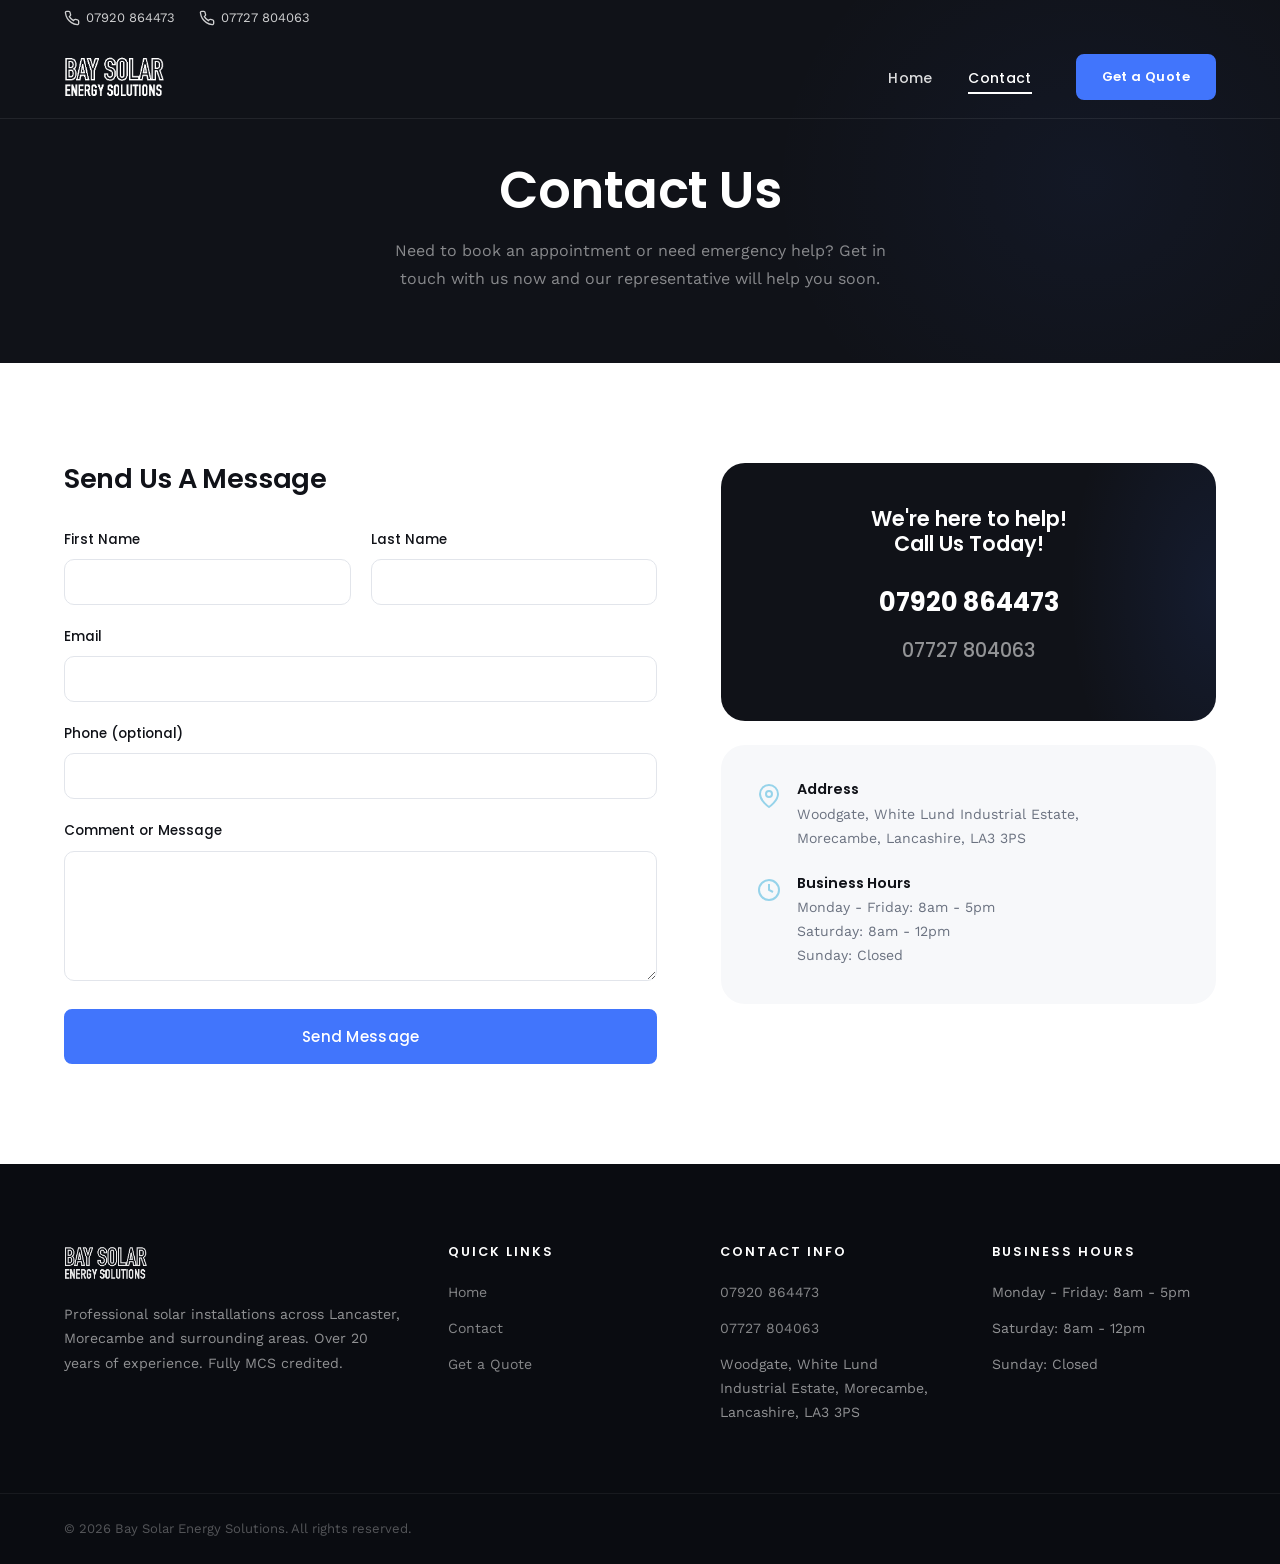
==== contact.html @ 8fee30fc "Initial commit: Bay Solar UK website with cleanup - Updated logo to new text-only "Bay Solar Energy " ====
<!DOCTYPE html>
<html lang="en">
<head>
  <meta charset="UTF-8">
  <meta name="viewport" content="width=device-width, initial-scale=1.0">
  <title>Contact Us | Bay Solar Energy Solutions - Get a Free Quote</title>
  <meta name="description" content="Contact Bay Solar Energy Solutions for a free solar installation quote. Call 07920 864473 or fill out our form. Serving Lancaster, Morecambe and Lancashire.">

  <!-- Open Graph -->
  <meta property="og:title" content="Contact Bay Solar Energy Solutions - Get a Free Quote">
  <meta property="og:description" content="Get in touch for a free solar installation consultation. MCS certified with over 20 years of experience.">
  <meta property="og:type" content="website">
  <meta property="og:url" content="https://baysolar.co.uk/contact.html">

  <link rel="icon" type="image/png" href="logo.png">
  <link rel="canonical" href="https://baysolar.co.uk/contact.html">
  <link rel="preconnect" href="https://fonts.googleapis.com">
  <link rel="preconnect" href="https://fonts.gstatic.com" crossorigin>
  <link href="https://fonts.googleapis.com/css2?family=Poppins:wght@400;500;600;700&family=Work+Sans:wght@400;500&display=swap" rel="stylesheet">
  <link rel="stylesheet" href="styles.css">
</head>
<body>
  <!-- Skip to content for accessibility -->
  <a href="#contactForm" class="skip-link">Skip to main content</a>

  <!-- Header -->
  <header class="header" id="header">
    <div class="header-top">
      <div class="container header-top-inner">
        <div class="header-contact-info">
          <a href="tel:07920864473"><svg width="16" height="16" viewBox="0 0 24 24" fill="none" stroke="currentColor" stroke-width="2"><path d="M22 16.92v3a2 2 0 01-2.18 2 19.79 19.79 0 01-8.63-3.07 19.5 19.5 0 01-6-6 19.79 19.79 0 01-3.07-8.67A2 2 0 014.11 2h3a2 2 0 012 1.72 12.84 12.84 0 00.7 2.81 2 2 0 01-.45 2.11L8.09 9.91a16 16 0 006 6l1.27-1.27a2 2 0 012.11-.45 12.84 12.84 0 002.81.7A2 2 0 0122 16.92z"/></svg> 07920 864473</a>
          <a href="tel:07727804063"><svg width="16" height="16" viewBox="0 0 24 24" fill="none" stroke="currentColor" stroke-width="2"><path d="M22 16.92v3a2 2 0 01-2.18 2 19.79 19.79 0 01-8.63-3.07 19.5 19.5 0 01-6-6 19.79 19.79 0 01-3.07-8.67A2 2 0 014.11 2h3a2 2 0 012 1.72 12.84 12.84 0 00.7 2.81 2 2 0 01-.45 2.11L8.09 9.91a16 16 0 006 6l1.27-1.27a2 2 0 012.11-.45 12.84 12.84 0 002.81.7A2 2 0 0122 16.92z"/></svg> 07727 804063</a>
        </div>
      </div>
    </div>
    <nav class="navbar">
      <div class="container nav-inner">
        <a href="index.html" class="nav-logo">
          <img src="logo.png" alt="Bay Solar" class="logo-dark">
          <img src="logo-white.png" alt="Bay Solar" class="logo-white">
        </a>
        <button class="hamburger" id="hamburger" aria-label="Toggle menu">
          <span></span><span></span><span></span>
        </button>
        <ul class="nav-links" id="navLinks">
          <li><a href="index.html">Home</a></li>
          <li><a href="contact.html" class="active">Contact</a></li>
          <li><a href="contact.html" class="btn btn-primary nav-cta">Get a Quote</a></li>
        </ul>
      </div>
    </nav>
  </header>

  <!-- Contact Hero -->
  <section class="contact-hero">
    <div class="container">
      <h1>Contact Us</h1>
      <p>Need to book an appointment or need emergency help? Get in touch with us now and our representative will help you soon.</p>
    </div>
  </section>

  <!-- Contact Content -->
  <section class="contact-section">
    <div class="container contact-grid">
      <!-- Contact Form -->
      <div class="contact-form-wrapper">
        <h2>Send Us A Message</h2>
        <form class="contact-form" id="contactForm" action="https://formspree.io/f/YOUR_FORM_ID" method="POST">
          <div class="form-row">
            <div class="form-group">
              <label for="firstName">First Name</label>
              <input type="text" id="firstName" name="firstName" required>
            </div>
            <div class="form-group">
              <label for="lastName">Last Name</label>
              <input type="text" id="lastName" name="lastName" required>
            </div>
          </div>
          <div class="form-group">
            <label for="email">Email</label>
            <input type="email" id="email" name="email" required>
          </div>
          <div class="form-group">
            <label for="phone">Phone (optional)</label>
            <input type="tel" id="phone" name="phone">
          </div>
          <div class="form-group">
            <label for="message">Comment or Message</label>
            <textarea id="message" name="message" rows="5" required></textarea>
          </div>
          <button type="submit" class="btn btn-primary btn-lg btn-block">Send Message</button>
        </form>
      </div>

      <!-- Contact Info -->
      <div class="contact-info-wrapper">
        <div class="contact-info-card">
          <h3>We're here to help!<br>Call Us Today!</h3>
          <a href="tel:07920864473" class="contact-phone">07920 864473</a>
          <a href="tel:07727804063" class="contact-phone secondary">07727 804063</a>
        </div>

        <div class="contact-details-card">
          <div class="contact-detail">
            <svg width="24" height="24" viewBox="0 0 24 24" fill="none" stroke="#96d3ea" stroke-width="2"><path d="M21 10c0 7-9 13-9 13s-9-6-9-13a9 9 0 0118 0z"/><circle cx="12" cy="10" r="3"/></svg>
            <div>
              <h4>Address</h4>
              <p>Woodgate, White Lund Industrial Estate,<br>Morecambe, Lancashire, LA3 3PS</p>
            </div>
          </div>
          <div class="contact-detail">
            <svg width="24" height="24" viewBox="0 0 24 24" fill="none" stroke="#96d3ea" stroke-width="2"><circle cx="12" cy="12" r="10"/><path d="M12 6v6l4 2"/></svg>
            <div>
              <h4>Business Hours</h4>
              <p>Monday - Friday: 8am - 5pm<br>Saturday: 8am - 12pm<br>Sunday: Closed</p>
            </div>
          </div>
        </div>
      </div>
    </div>
  </section>

  <!-- Footer -->
  <footer class="footer">
    <div class="container footer-grid">
      <div class="footer-col">
        <img src="logo-white.png" alt="Bay Solar" class="footer-logo">
        <p>Professional solar installations across Lancaster, Morecambe and surrounding areas. Over 20 years of experience. Fully MCS credited.</p>
      </div>
      <div class="footer-col">
        <h4>Quick Links</h4>
        <ul>
          <li><a href="index.html">Home</a></li>
          <li><a href="contact.html">Contact</a></li>
          <li><a href="contact.html">Get a Quote</a></li>
        </ul>
      </div>
      <div class="footer-col">
        <h4>Contact Info</h4>
        <ul>
          <li><a href="tel:07920864473">07920 864473</a></li>
          <li><a href="tel:07727804063">07727 804063</a></li>
          <li>Woodgate, White Lund Industrial Estate, Morecambe, Lancashire, LA3 3PS</li>
        </ul>
      </div>
      <div class="footer-col">
        <h4>Business Hours</h4>
        <ul>
          <li>Monday - Friday: 8am - 5pm</li>
          <li>Saturday: 8am - 12pm</li>
          <li>Sunday: Closed</li>
        </ul>
      </div>
    </div>
    <div class="footer-bottom">
      <div class="container footer-bottom-inner">
        <p>&copy; 2026 Bay Solar Energy Solutions. All rights reserved.</p>
      </div>
    </div>
  </footer>

  <!-- Scroll to top -->
  <button class="scroll-top" id="scrollTop" aria-label="Scroll to top">
    <svg width="24" height="24" viewBox="0 0 24 24" fill="none" stroke="currentColor" stroke-width="2"><path d="M18 15l-6-6-6 6"/></svg>
  </button>

  <script src="script.js"></script>
</body>
</html>
---- styles.css ----
/* =========================================================
   BAY SOLAR UK - Immersive Modern Design
   Inspired by futuristic architecture websites
   ========================================================= */

/* ===== ACCESSIBILITY ===== */
.skip-link {
  position: absolute;
  top: -100%;
  left: 16px;
  padding: 12px 24px;
  background: var(--accent);
  color: var(--white);
  font-family: 'Poppins', sans-serif;
  font-weight: 600;
  font-size: 14px;
  border-radius: 0 0 8px 8px;
  z-index: 10000;
  transition: top 0.2s ease;
}

.skip-link:focus {
  top: 0;
}

/* ===== RESET & BASE ===== */
*, *::before, *::after {
  margin: 0;
  padding: 0;
  box-sizing: border-box;
}

:root {
  --primary: #96d3ea;
  --primary-dark: #0067a6;
  --accent: #4175FC;
  --accent-hover: #2d5fd9;
  --dark: #101218;
  --dark-soft: #1a1f2e;
  --text: #3d4150;
  --text-light: #6b7280;
  --bg: #ffffff;
  --bg-light: #f7f8fa;
  --bg-warm: #f0f4f8;
  --white: #ffffff;
  --gold: #f5a623;
  --shadow-sm: 0 1px 3px rgba(0, 0, 0, 0.06);
  --shadow: 0 4px 16px rgba(0, 0, 0, 0.07);
  --shadow-lg: 0 12px 40px rgba(0, 0, 0, 0.10);
  --radius: 8px;
  --radius-lg: 16px;
  --radius-xl: 24px;
  --transition: 0.3s ease;
  --transition-slow: 0.6s cubic-bezier(0.16, 1, 0.3, 1);

  /* Glass effect tokens */
  --glass-bg: rgba(255, 255, 255, 0.08);
  --glass-border: rgba(255, 255, 255, 0.12);
  --glass-blur: 16px;
}

html {
  scroll-behavior: smooth;
  scroll-padding-top: 100px;
}

body {
  font-family: 'Work Sans', sans-serif;
  font-size: 16px;
  line-height: 1.7;
  color: var(--text);
  background: var(--bg);
  overflow-x: hidden;
  -webkit-font-smoothing: antialiased;
  -moz-osx-font-smoothing: grayscale;
}

h1, h2, h3, h4, h5, h6 {
  font-family: 'Poppins', sans-serif;
  font-weight: 600;
  color: var(--dark);
  line-height: 1.2;
}

a {
  text-decoration: none;
  color: inherit;
  transition: color var(--transition);
}

img {
  max-width: 100%;
  height: auto;
  display: block;
}

ul {
  list-style: none;
}

.container {
  max-width: 1200px;
  margin: 0 auto;
  padding: 0 24px;
}


/* ===== HEADER - TRANSPARENT OVER HERO ===== */
.header {
  position: fixed;
  top: 0;
  left: 0;
  width: 100%;
  z-index: 1000;
  transition: background var(--transition), box-shadow var(--transition);
}

/* Top bar - hidden on home (transparent nav), shown on contact */
.header-top {
  background: transparent;
  color: var(--white);
  font-size: 13px;
  padding: 7px 0;
}

.header-top-inner {
  display: flex;
  justify-content: space-between;
  align-items: center;
}

.header-contact-info {
  display: flex;
  gap: 24px;
}

.header-contact-info a {
  display: flex;
  align-items: center;
  gap: 6px;
  color: rgba(255, 255, 255, 0.8);
  font-size: 13px;
  transition: color var(--transition);
}

.header-contact-info a:hover {
  color: var(--primary);
}

.header-social {
  display: flex;
  gap: 14px;
}

.header-social a {
  color: rgba(255, 255, 255, 0.5);
  transition: color var(--transition);
}

.header-social a:hover {
  color: var(--primary);
}

/* Navbar - transparent by default (sits over hero) */
.navbar {
  background: transparent;
  padding: 18px 0;
  transition: background var(--transition), padding var(--transition), border-color var(--transition);
  border-bottom: 1px solid rgba(255, 255, 255, 0.08);
}

.nav-inner {
  display: flex;
  align-items: center;
  justify-content: space-between;
}

/* Logo: swap between white and dark versions */
.nav-logo {
  display: block;
  position: relative;
  height: 46px;
  width: 100px; /* matches aspect ratio of logo at 46px height */
  flex-shrink: 0;
}

.nav-logo img {
  height: 46px;
  width: auto;
  position: absolute;
  top: 0;
  left: 0;
  transition: opacity var(--transition);
}

/* Default: white logo visible over dark hero */
.nav-logo .logo-dark { opacity: 0; }
.nav-logo .logo-white { opacity: 1; }

/* When header scrolled (white bg): show dark logo */
.header.scrolled .nav-logo .logo-dark { opacity: 1; }
.header.scrolled .nav-logo .logo-white { opacity: 0; }

/* Default: white nav text (over dark hero) */
.nav-links {
  display: flex;
  align-items: center;
  gap: 36px;
}

.nav-links a {
  font-family: 'Poppins', sans-serif;
  font-weight: 500;
  font-size: 14px;
  color: rgba(255, 255, 255, 0.85);
  position: relative;
  padding: 4px 0;
  letter-spacing: 0.3px;
  transition: color var(--transition);
}

.nav-links a:not(.btn)::after {
  content: '';
  position: absolute;
  bottom: -2px;
  left: 0;
  width: 0;
  height: 2px;
  background: var(--white);
  transition: width var(--transition);
}

.nav-links a:not(.btn):hover::after,
.nav-links a.active::after {
  width: 100%;
}

.nav-links a:not(.btn):hover,
.nav-links a.active {
  color: var(--white);
}

/* SCROLLED STATE: white background, dark text */
.header.scrolled .navbar {
  background: var(--white);
  padding: 12px 0;
  border-bottom: 1px solid rgba(0, 0, 0, 0.06);
  box-shadow: 0 2px 30px rgba(0, 0, 0, 0.06);
}

.header.scrolled .header-top {
  background: var(--dark);
}

.header.scrolled .nav-links a {
  color: var(--text);
}

.header.scrolled .nav-links a:not(.btn)::after {
  background: var(--accent);
}

.header.scrolled .nav-links a:not(.btn):hover,
.header.scrolled .nav-links a.active {
  color: var(--dark);
}

.header.scrolled .nav-links a.btn.btn-primary {
  color: var(--white);
}

/* Nav CTA button – always looks like a button, not a plain link */
.nav-links a.btn.btn-primary.nav-cta {
  color: var(--white);
  background: var(--accent);
  border-color: var(--accent);
  padding: 10px 24px;
  border-radius: 8px;
  font-size: 13px;
  font-weight: 600;
  letter-spacing: 0.4px;
  margin-left: 8px;
}

.nav-links a.btn.btn-primary.nav-cta:hover {
  background: var(--accent-hover);
  border-color: var(--accent-hover);
  transform: translateY(-2px);
  box-shadow: 0 6px 20px rgba(65, 117, 252, 0.35);
}

.header.scrolled .nav-links a.btn.btn-primary.nav-cta {
  color: var(--white);
  background: var(--accent);
  border-color: var(--accent);
}

.header.scrolled .nav-links a.btn.btn-primary.nav-cta:hover {
  background: var(--accent-hover);
  border-color: var(--accent-hover);
}

.header.scrolled .hamburger span {
  background: var(--dark);
}

/* Hamburger */
.hamburger {
  display: none;
  flex-direction: column;
  gap: 5px;
  background: none;
  border: none;
  cursor: pointer;
  padding: 4px;
  z-index: 1001;
}

.hamburger span {
  display: block;
  width: 22px;
  height: 2px;
  background: var(--white);
  transition: var(--transition);
  border-radius: 2px;
}

.hamburger.active span:nth-child(1) {
  transform: rotate(45deg) translate(5px, 5px);
}

.hamburger.active span:nth-child(2) {
  opacity: 0;
}

.hamburger.active span:nth-child(3) {
  transform: rotate(-45deg) translate(5px, -5px);
}


/* ===== BUTTONS ===== */
.btn {
  display: inline-flex;
  align-items: center;
  justify-content: center;
  gap: 8px;
  font-family: 'Poppins', sans-serif;
  font-weight: 500;
  font-size: 14px;
  padding: 12px 28px;
  border-radius: 8px;
  border: 2px solid transparent;
  cursor: pointer;
  transition: all var(--transition);
  white-space: nowrap;
  letter-spacing: 0.3px;
}

.btn-primary {
  background: var(--accent);
  color: var(--white);
  border-color: var(--accent);
}

.btn-primary:hover {
  background: var(--accent-hover);
  border-color: var(--accent-hover);
  transform: translateY(-2px);
  box-shadow: 0 6px 20px rgba(65, 117, 252, 0.3);
}

.btn-outline {
  background: transparent;
  color: var(--white);
  border-color: rgba(255, 255, 255, 0.5);
}

.btn-outline:hover {
  background: var(--white);
  color: var(--dark);
  border-color: var(--white);
}

/* Glassmorphism frosted glass button */
.btn-glass {
  background: rgba(255, 255, 255, 0.1);
  color: var(--white);
  border-color: rgba(255, 255, 255, 0.2);
  backdrop-filter: blur(12px);
  -webkit-backdrop-filter: blur(12px);
}

.btn-glass:hover {
  background: rgba(255, 255, 255, 0.2);
  border-color: rgba(255, 255, 255, 0.35);
  transform: translateY(-2px);
  box-shadow: 0 8px 32px rgba(0, 0, 0, 0.15);
}

.btn-white {
  background: var(--white);
  color: var(--accent);
  border-color: var(--white);
}

.btn-white:hover {
  background: transparent;
  color: var(--white);
}

.btn-outline-white {
  background: transparent;
  color: var(--white);
  border-color: rgba(255, 255, 255, 0.4);
}

.btn-outline-white:hover {
  background: var(--white);
  color: var(--accent);
  border-color: var(--white);
}

.btn-lg {
  padding: 14px 36px;
  font-size: 15px;
}

.btn-sm {
  padding: 8px 20px;
  font-size: 13px;
}

.btn-block {
  width: 100%;
}


/* ===== HERO - FULL BLEED IMMERSIVE ===== */
.hero {
  position: relative;
  width: 100%;
  min-height: 100vh;
  display: flex;
  align-items: center;
  overflow: hidden;
}

.hero-bg {
  position: absolute;
  inset: 0;
  z-index: 0;
}

.hero-bg-img {
  width: 100%;
  height: 100%;
  object-fit: cover;
  object-position: center;
}

.hero-overlay {
  position: absolute;
  inset: 0;
  background: linear-gradient(
    160deg,
    rgba(16, 18, 24, 0.92) 0%,
    rgba(16, 18, 24, 0.78) 35%,
    rgba(16, 18, 24, 0.5) 70%,
    rgba(16, 18, 24, 0.35) 100%
  );
  z-index: 1;
}

.hero-content {
  position: relative;
  z-index: 2;
  width: 100%;
  display: flex;
  align-items: flex-end;
  justify-content: space-between;
  gap: 40px;
  padding-top: 160px;
  padding-bottom: 100px;
  min-height: 100vh;
}

.hero-text {
  max-width: 640px;
  flex: 1;
}

/* Hero label - small uppercase */
.hero-label {
  display: inline-block;
  font-family: 'Poppins', sans-serif;
  font-size: 11px;
  font-weight: 600;
  color: var(--primary);
  text-transform: uppercase;
  letter-spacing: 4px;
  margin-bottom: 24px;
  position: relative;
  padding-left: 48px;
}

.hero-label::before {
  content: '';
  position: absolute;
  left: 0;
  top: 50%;
  transform: translateY(-50%);
  width: 36px;
  height: 1px;
  background: var(--primary);
}

/* Hero heading - large split-line typography */
.hero h1 {
  font-size: clamp(3rem, 5.5vw, 5rem);
  color: var(--white);
  font-weight: 700;
  letter-spacing: -1.5px;
  line-height: 1.05;
  margin-bottom: 28px;
}

.hero h1 .hero-line {
  display: block;
}

.hero h1 em {
  font-style: italic;
  font-weight: 300;
  color: var(--primary);
}

/* Hero description */
.hero-desc {
  font-size: 1.05rem;
  color: rgba(255, 255, 255, 0.6);
  margin-bottom: 40px;
  max-width: 480px;
  line-height: 1.75;
  font-weight: 400;
}

/* Hero CTA buttons */
.hero-cta {
  display: flex;
  gap: 16px;
  flex-wrap: wrap;
}

/* Floating glassmorphism stat cards */
.hero-cards {
  display: flex;
  flex-direction: column;
  gap: 12px;
  align-self: flex-end;
  margin-bottom: 20px;
}

.hero-card {
  background: rgba(255, 255, 255, 0.06);
  backdrop-filter: blur(20px);
  -webkit-backdrop-filter: blur(20px);
  border: 1px solid rgba(255, 255, 255, 0.1);
  border-radius: 14px;
  padding: 22px 28px;
  display: flex;
  flex-direction: column;
  gap: 4px;
  min-width: 180px;
  transition: transform var(--transition), background var(--transition);
}

.hero-card:hover {
  transform: translateY(-4px);
  background: rgba(255, 255, 255, 0.1);
}

.hero-card-number {
  font-family: 'Poppins', sans-serif;
  font-size: 1.8rem;
  font-weight: 700;
  color: var(--white);
  line-height: 1.1;
}

.hero-card-label {
  font-size: 0.78rem;
  color: rgba(255, 255, 255, 0.5);
  font-weight: 500;
  letter-spacing: 0.5px;
  text-transform: uppercase;
}

/* Accent card variant */
.hero-card.accent {
  background: rgba(65, 117, 252, 0.2);
  border-color: rgba(65, 117, 252, 0.3);
}

.hero-card.accent:hover {
  background: rgba(65, 117, 252, 0.3);
}

.hero-card.accent .hero-card-number {
  color: var(--primary);
}

.hero-card.accent .hero-card-label {
  color: rgba(150, 211, 234, 0.7);
}

/* Hero scroll indicator */
.hero-scroll {
  position: absolute;
  bottom: 40px;
  left: 50%;
  transform: translateX(-50%);
  z-index: 3;
  display: flex;
  flex-direction: column;
  align-items: center;
  gap: 10px;
}

.hero-scroll span {
  font-family: 'Poppins', sans-serif;
  font-size: 10px;
  font-weight: 500;
  color: rgba(255, 255, 255, 0.4);
  text-transform: uppercase;
  letter-spacing: 3px;
}

.hero-scroll-line {
  width: 1px;
  height: 48px;
  background: rgba(255, 255, 255, 0.15);
  position: relative;
  overflow: hidden;
}

.hero-scroll-line::after {
  content: '';
  position: absolute;
  top: -100%;
  left: 0;
  width: 100%;
  height: 100%;
  background: linear-gradient(to bottom, transparent, var(--primary), transparent);
  animation: scrollLine 2s ease-in-out infinite;
}

@keyframes scrollLine {
  0% {
    top: -100%;
  }
  100% {
    top: 100%;
  }
}


/* ===== SECTION STYLING ===== */
.section-subtitle {
  font-size: 11px;
  font-weight: 600;
  color: var(--accent);
  text-transform: uppercase;
  letter-spacing: 4px;
  margin-bottom: 12px;
}

.section-header {
  text-align: center;
  margin-bottom: 64px;
}

.section-header h2 {
  font-size: clamp(1.8rem, 3vw, 2.5rem);
  letter-spacing: -0.5px;
}

.section-header p {
  color: var(--text-light);
  max-width: 520px;
  margin: 14px auto 0;
  font-size: 1rem;
}


/* ===== ABOUT SECTION ===== */
.about-section {
  padding: 120px 0;
}

.about-grid {
  display: grid;
  grid-template-columns: 1fr 1fr;
  gap: 80px;
  align-items: center;
}

.about-image {
  border-radius: var(--radius-xl);
  overflow: hidden;
  position: relative;
}

.about-image::after {
  content: '';
  position: absolute;
  inset: 0;
  border-radius: var(--radius-xl);
  box-shadow: inset 0 0 0 1px rgba(0, 0, 0, 0.06);
  pointer-events: none;
}

.about-image img {
  width: 100%;
  height: 460px;
  object-fit: cover;
  transition: transform 0.8s cubic-bezier(0.16, 1, 0.3, 1);
}

.about-image:hover img {
  transform: scale(1.03);
}

.about-text .section-subtitle {
  margin-bottom: 12px;
}

.about-text h2 {
  font-size: clamp(1.6rem, 3vw, 2.2rem);
  margin-bottom: 24px;
  letter-spacing: -0.3px;
}

.about-text p {
  margin-bottom: 16px;
  color: var(--text-light);
  font-size: 0.95rem;
  line-height: 1.8;
}

.about-text .btn {
  margin-top: 20px;
}


/* ===== SERVICES SECTION ===== */
.services-section {
  padding: 120px 0;
  background: var(--bg-light);
}

.services-grid {
  display: grid;
  grid-template-columns: repeat(3, 1fr);
  gap: 32px;
}

.service-card {
  background: var(--white);
  border-radius: var(--radius-xl);
  overflow: hidden;
  border: 1px solid rgba(0, 0, 0, 0.04);
  transition: transform var(--transition-slow), box-shadow var(--transition);
}

.service-card:hover {
  transform: translateY(-8px);
  box-shadow: 0 20px 60px rgba(0, 0, 0, 0.08);
}

.service-image {
  height: 220px;
  overflow: hidden;
}

.service-image img {
  width: 100%;
  height: 100%;
  object-fit: cover;
  transition: transform 0.8s cubic-bezier(0.16, 1, 0.3, 1);
}

.service-card:hover .service-image img {
  transform: scale(1.06);
}

.service-content {
  padding: 28px 30px 32px;
}

.service-tag {
  display: inline-block;
  font-family: 'Poppins', sans-serif;
  font-size: 10px;
  font-weight: 600;
  color: var(--accent);
  text-transform: uppercase;
  letter-spacing: 2px;
  background: rgba(65, 117, 252, 0.06);
  padding: 4px 12px;
  border-radius: 20px;
  margin-bottom: 14px;
}

.service-content h3 {
  font-size: 1.2rem;
  margin-bottom: 10px;
  letter-spacing: -0.2px;
}

.service-content p {
  font-size: 0.9rem;
  color: var(--text-light);
  margin-bottom: 22px;
  line-height: 1.75;
}

.service-link {
  display: inline-flex;
  align-items: center;
  gap: 8px;
  font-family: 'Poppins', sans-serif;
  font-weight: 600;
  font-size: 0.85rem;
  color: var(--accent);
  letter-spacing: 0.3px;
  transition: gap var(--transition), color var(--transition);
}

.service-link svg {
  transition: transform var(--transition);
}

.service-link:hover {
  color: var(--accent-hover);
  gap: 12px;
}

.service-link:hover svg {
  transform: translateX(2px);
}


/* ===== STATS SECTION ===== */
.stats-section {
  padding: 80px 0;
  background: var(--dark);
}

.stats-grid {
  display: grid;
  grid-template-columns: repeat(4, 1fr);
  gap: 30px;
  text-align: center;
}

.stat-item {
  padding: 10px 0;
}

.stat-item h2 {
  font-size: 2.6rem;
  color: var(--white);
  font-weight: 700;
  letter-spacing: -1px;
}

.stat-item h2::after {
  content: '+';
  color: var(--primary);
}

.stat-item p {
  color: rgba(255, 255, 255, 0.45);
  font-size: 0.85rem;
  margin-top: 6px;
  font-weight: 500;
  letter-spacing: 0.5px;
  text-transform: uppercase;
}


/* ===== TESTIMONIALS ===== */
.testimonials-section {
  padding: 120px 0;
  background: var(--bg-warm);
}

.testimonials-grid {
  display: grid;
  grid-template-columns: repeat(3, 1fr);
  gap: 28px;
}

.testimonial-card {
  background: var(--white);
  border-radius: var(--radius-xl);
  padding: 36px;
  border: 1px solid rgba(0, 0, 0, 0.04);
  transition: transform var(--transition-slow), box-shadow var(--transition);
}

.testimonial-card:hover {
  transform: translateY(-6px);
  box-shadow: 0 16px 48px rgba(0, 0, 0, 0.06);
}

.testimonial-stars {
  display: flex;
  gap: 2px;
  margin-bottom: 20px;
}

.testimonial-text {
  font-size: 0.92rem;
  color: var(--text);
  line-height: 1.8;
  margin-bottom: 28px;
}

.testimonial-author {
  display: flex;
  align-items: center;
  gap: 14px;
  padding-top: 20px;
  border-top: 1px solid rgba(0, 0, 0, 0.06);
}

.testimonial-author img {
  width: 46px;
  height: 46px;
  border-radius: 50%;
  object-fit: cover;
}

.testimonial-author h4 {
  font-size: 0.9rem;
  margin-bottom: 2px;
}

.testimonial-author span {
  font-size: 0.78rem;
  color: var(--text-light);
  font-weight: 500;
}


/* ===== CTA SECTION ===== */
.cta-section {
  padding: 100px 0;
  background: var(--dark);
  text-align: center;
  position: relative;
  overflow: hidden;
}

.cta-section::before {
  content: '';
  position: absolute;
  top: -40%;
  left: -15%;
  width: 50%;
  height: 180%;
  background: radial-gradient(ellipse, rgba(65, 117, 252, 0.08) 0%, transparent 70%);
  pointer-events: none;
}

.cta-section::after {
  content: '';
  position: absolute;
  bottom: -30%;
  right: -10%;
  width: 40%;
  height: 160%;
  background: radial-gradient(ellipse, rgba(150, 211, 234, 0.05) 0%, transparent 70%);
  pointer-events: none;
}

.cta-content {
  position: relative;
  z-index: 1;
}

.cta-content h2 {
  font-size: clamp(1.8rem, 3.5vw, 2.6rem);
  color: var(--white);
  margin-bottom: 16px;
  letter-spacing: -0.5px;
}

.cta-content h2 em {
  font-style: italic;
  font-weight: 300;
  color: var(--primary);
}

.cta-content p {
  color: rgba(255, 255, 255, 0.5);
  font-size: 1.05rem;
  margin-bottom: 40px;
  max-width: 480px;
  margin-left: auto;
  margin-right: auto;
  line-height: 1.75;
}

.cta-buttons {
  display: flex;
  gap: 16px;
  justify-content: center;
  flex-wrap: wrap;
}


/* ===== FOOTER ===== */
.footer {
  background: #0a0c11;
  color: rgba(255, 255, 255, 0.55);
  padding-top: 80px;
}

.footer-grid {
  display: grid;
  grid-template-columns: 1.5fr 1fr 1fr 1fr;
  gap: 48px;
}

.footer-logo {
  height: 38px;
  margin-bottom: 20px;
  opacity: 0.9;
}

.footer-col p {
  font-size: 0.88rem;
  line-height: 1.75;
}

.footer-col h4 {
  color: var(--white);
  font-size: 0.8rem;
  margin-bottom: 22px;
  font-weight: 600;
  text-transform: uppercase;
  letter-spacing: 2px;
}

.footer-col ul li {
  margin-bottom: 12px;
  font-size: 0.88rem;
}

.footer-col ul a {
  color: rgba(255, 255, 255, 0.5);
  transition: color var(--transition), padding-left var(--transition);
}

.footer-col ul a:hover {
  color: var(--white);
  padding-left: 4px;
}

.footer-bottom {
  margin-top: 56px;
  padding: 24px 0;
  border-top: 1px solid rgba(255, 255, 255, 0.06);
}

.footer-bottom-inner {
  display: flex;
  justify-content: space-between;
  align-items: center;
}

.footer-bottom p {
  font-size: 0.82rem;
  color: rgba(255, 255, 255, 0.3);
}

.footer-social {
  display: flex;
  gap: 16px;
}

.footer-social a {
  color: rgba(255, 255, 255, 0.3);
  transition: color var(--transition), transform var(--transition);
}

.footer-social a:hover {
  color: var(--primary);
  transform: translateY(-2px);
}


/* ===== SCROLL TO TOP ===== */
.scroll-top {
  position: fixed;
  bottom: 30px;
  right: 30px;
  width: 44px;
  height: 44px;
  background: var(--dark);
  color: var(--white);
  border: 1px solid rgba(255, 255, 255, 0.1);
  border-radius: 12px;
  cursor: pointer;
  display: flex;
  align-items: center;
  justify-content: center;
  opacity: 0;
  visibility: hidden;
  transition: all var(--transition);
  z-index: 999;
}

.scroll-top.visible {
  opacity: 1;
  visibility: visible;
}

.scroll-top:hover {
  background: var(--accent);
  border-color: var(--accent);
  transform: translateY(-3px);
  box-shadow: 0 6px 20px rgba(65, 117, 252, 0.25);
}


/* ===== CONTACT PAGE ===== */
.contact-hero {
  background: var(--dark);
  padding: 160px 0 70px;
  text-align: center;
  position: relative;
  overflow: hidden;
}

.contact-hero::before {
  content: '';
  position: absolute;
  top: -30%;
  right: -10%;
  width: 50%;
  height: 160%;
  background: radial-gradient(ellipse, rgba(65, 117, 252, 0.06) 0%, transparent 70%);
  pointer-events: none;
}

.contact-hero h1 {
  font-size: clamp(2.2rem, 4.5vw, 3.2rem);
  color: var(--white);
  margin-bottom: 16px;
  letter-spacing: -0.5px;
  position: relative;
}

.contact-hero p {
  color: rgba(255, 255, 255, 0.5);
  max-width: 520px;
  margin: 0 auto;
  font-size: 1rem;
  line-height: 1.75;
  position: relative;
}

.contact-section {
  padding: 100px 0;
}

.contact-grid {
  display: grid;
  grid-template-columns: 1.2fr 1fr;
  gap: 64px;
}

.contact-form-wrapper h2 {
  font-size: 1.7rem;
  margin-bottom: 32px;
  letter-spacing: -0.3px;
}

.contact-form {
  display: flex;
  flex-direction: column;
  gap: 20px;
}

.form-row {
  display: grid;
  grid-template-columns: 1fr 1fr;
  gap: 20px;
}

.form-group label {
  display: block;
  font-family: 'Poppins', sans-serif;
  font-weight: 500;
  font-size: 0.85rem;
  color: var(--dark);
  margin-bottom: 8px;
}

.form-group input,
.form-group textarea {
  width: 100%;
  padding: 13px 16px;
  border: 1px solid #e2e5eb;
  border-radius: 10px;
  font-family: 'Work Sans', sans-serif;
  font-size: 15px;
  color: var(--text);
  transition: border-color var(--transition), box-shadow var(--transition);
  background: var(--white);
}

.form-group input:focus,
.form-group textarea:focus {
  outline: none;
  border-color: var(--accent);
  box-shadow: 0 0 0 4px rgba(65, 117, 252, 0.08);
}

.form-group textarea {
  resize: vertical;
  min-height: 130px;
}

.contact-info-wrapper {
  display: flex;
  flex-direction: column;
  gap: 24px;
}

.contact-info-card {
  background: var(--dark);
  border-radius: var(--radius-xl);
  padding: 44px;
  text-align: center;
  position: relative;
  overflow: hidden;
}

.contact-info-card::before {
  content: '';
  position: absolute;
  top: -50%;
  right: -30%;
  width: 60%;
  height: 200%;
  background: radial-gradient(ellipse, rgba(65, 117, 252, 0.1) 0%, transparent 70%);
  pointer-events: none;
}

.contact-info-card h3 {
  color: var(--white);
  font-size: 1.3rem;
  margin-bottom: 24px;
  font-weight: 600;
  position: relative;
}

.contact-phone {
  display: block;
  font-family: 'Poppins', sans-serif;
  font-size: 1.6rem;
  font-weight: 700;
  color: var(--white);
  margin-bottom: 10px;
  transition: color var(--transition);
  position: relative;
}

.contact-phone:hover {
  color: var(--primary);
}

.contact-phone.secondary {
  font-size: 1.2rem;
  font-weight: 500;
  color: rgba(255, 255, 255, 0.55);
}

.contact-details-card {
  background: var(--bg-light);
  border-radius: var(--radius-xl);
  padding: 36px;
  display: flex;
  flex-direction: column;
  gap: 24px;
}

.contact-detail {
  display: flex;
  gap: 16px;
  align-items: flex-start;
}

.contact-detail svg {
  flex-shrink: 0;
  margin-top: 3px;
}

.contact-detail h4 {
  font-size: 0.9rem;
  margin-bottom: 4px;
}

.contact-detail p {
  font-size: 0.88rem;
  color: var(--text-light);
  line-height: 1.7;
}


/* ===== ANIMATIONS ===== */
.fade-in {
  opacity: 0;
  transform: translateY(30px);
  transition: opacity 0.7s ease, transform 0.7s cubic-bezier(0.16, 1, 0.3, 1);
}

.fade-in.visible {
  opacity: 1;
  transform: translateY(0);
}


/* ===== RESPONSIVE ===== */

/* ---- Tablet ---- */
@media (max-width: 1024px) {
  .about-grid {
    grid-template-columns: 1fr;
    gap: 48px;
  }

  .about-image img {
    height: 360px;
  }

  .services-grid {
    grid-template-columns: repeat(2, 1fr);
  }

  .testimonials-grid {
    grid-template-columns: repeat(2, 1fr);
  }

  .stats-grid {
    grid-template-columns: repeat(2, 1fr);
    gap: 40px;
  }

  .footer-grid {
    grid-template-columns: 1fr 1fr;
    gap: 30px;
  }

  .hero-content {
    flex-direction: column;
    align-items: flex-start;
    justify-content: flex-end;
  }

  .hero-cards {
    flex-direction: row;
    align-self: flex-start;
    margin-bottom: 0;
  }

  .hero-card {
    min-width: 150px;
  }
}

/* ---- Mobile ---- */
@media (max-width: 768px) {
  .header-top {
    display: none;
  }

  .hamburger {
    display: flex;
  }

  .nav-links {
    position: fixed;
    top: 0;
    right: -100%;
    width: 300px;
    height: 100vh;
    background: var(--white);
    flex-direction: column;
    padding: 90px 30px 30px;
    gap: 0;
    box-shadow: -10px 0 40px rgba(0, 0, 0, 0.1);
    transition: right var(--transition);
    z-index: 999;
  }

  .nav-links.open {
    right: 0;
  }

  /* Mobile menu always dark text */
  .nav-links a {
    color: var(--text) !important;
    display: block;
    padding: 16px 0;
    border-bottom: 1px solid rgba(0, 0, 0, 0.05);
    font-size: 15px;
  }

  .nav-links a:not(.btn)::after {
    display: none;
  }

  .nav-links a.btn.btn-primary {
    color: var(--white) !important;
    margin-top: 20px;
    text-align: center;
  }

  .nav-cta {
    margin-top: 20px;
    text-align: center;
  }

  /* Hero mobile */
  .hero {
    min-height: 100vh;
  }

  .hero-content {
    padding-top: 120px;
    padding-bottom: 80px;
    flex-direction: column;
    align-items: flex-start;
  }

  .hero h1 {
    font-size: clamp(2.4rem, 8vw, 3.2rem);
  }

  .hero-desc {
    font-size: 0.95rem;
  }

  .hero-cta {
    flex-direction: column;
    width: 100%;
  }

  .hero-cta .btn {
    text-align: center;
    justify-content: center;
  }

  .hero-cards {
    flex-direction: row;
    flex-wrap: wrap;
    gap: 10px;
    width: 100%;
  }

  .hero-card {
    min-width: unset;
    flex: 1;
    padding: 16px 20px;
  }

  .hero-card-number {
    font-size: 1.4rem;
  }

  .hero-card-label {
    font-size: 0.7rem;
  }

  .hero-scroll {
    display: none;
  }

  /* Sections mobile */
  .about-section,
  .services-section,
  .testimonials-section {
    padding: 80px 0;
  }

  .services-grid,
  .testimonials-grid {
    grid-template-columns: 1fr;
  }

  .stats-grid {
    grid-template-columns: repeat(2, 1fr);
    gap: 30px;
  }

  .stat-item h2 {
    font-size: 2rem;
  }

  /* Contact mobile */
  .contact-hero {
    padding: 130px 0 50px;
  }

  .contact-grid {
    grid-template-columns: 1fr;
    gap: 40px;
  }

  .form-row {
    grid-template-columns: 1fr;
  }

  /* Footer mobile */
  .footer-grid {
    grid-template-columns: 1fr;
    gap: 28px;
  }

  .footer-bottom-inner {
    flex-direction: column;
    gap: 14px;
    text-align: center;
  }

}

/* ---- Small mobile ---- */
@media (max-width: 480px) {
  .container {
    padding: 0 16px;
  }

  .about-section,
  .services-section,
  .testimonials-section {
    padding: 64px 0;
  }

  .hero h1 {
    font-size: 2.2rem;
  }

  .hero-label {
    font-size: 10px;
    letter-spacing: 3px;
    padding-left: 32px;
  }

  .hero-label::before {
    width: 24px;
  }

  .hero-cards {
    flex-direction: column;
  }

  .hero-card {
    flex: none;
    width: 100%;
  }

  .stats-grid {
    grid-template-columns: 1fr 1fr;
    gap: 20px;
  }

  .section-header {
    margin-bottom: 40px;
  }

  .testimonial-card {
    padding: 28px;
  }

  .contact-info-card {
    padding: 32px 24px;
  }
}
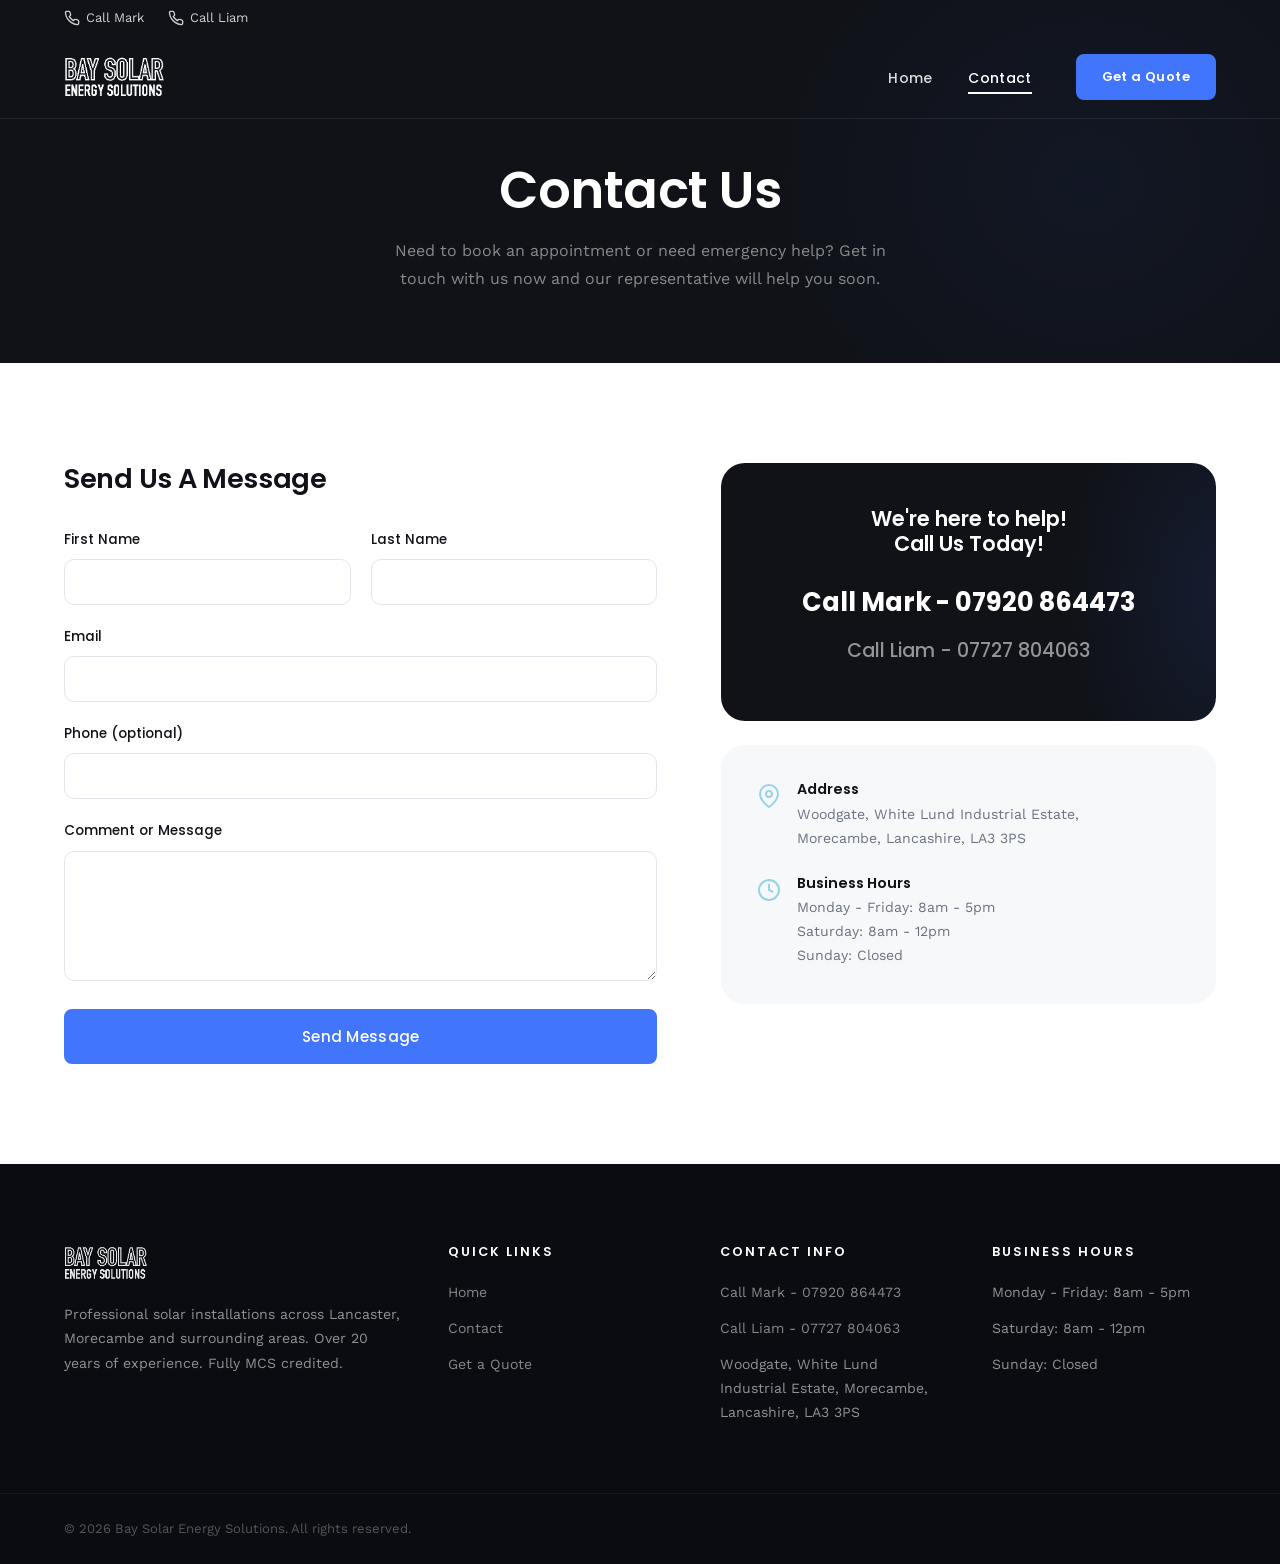
==== commit 8e1e5b5f: "Personalise phone links and update Enterprise service section - Phone numbers now display "Call Mark" ====
--- a/contact.html
+++ b/contact.html
@@ -28,8 +28,8 @@
     <div class="header-top">
       <div class="container header-top-inner">
         <div class="header-contact-info">
-          <a href="tel:07920864473"><svg width="16" height="16" viewBox="0 0 24 24" fill="none" stroke="currentColor" stroke-width="2"><path d="M22 16.92v3a2 2 0 01-2.18 2 19.79 19.79 0 01-8.63-3.07 19.5 19.5 0 01-6-6 19.79 19.79 0 01-3.07-8.67A2 2 0 014.11 2h3a2 2 0 012 1.72 12.84 12.84 0 00.7 2.81 2 2 0 01-.45 2.11L8.09 9.91a16 16 0 006 6l1.27-1.27a2 2 0 012.11-.45 12.84 12.84 0 002.81.7A2 2 0 0122 16.92z"/></svg> 07920 864473</a>
-          <a href="tel:07727804063"><svg width="16" height="16" viewBox="0 0 24 24" fill="none" stroke="currentColor" stroke-width="2"><path d="M22 16.92v3a2 2 0 01-2.18 2 19.79 19.79 0 01-8.63-3.07 19.5 19.5 0 01-6-6 19.79 19.79 0 01-3.07-8.67A2 2 0 014.11 2h3a2 2 0 012 1.72 12.84 12.84 0 00.7 2.81 2 2 0 01-.45 2.11L8.09 9.91a16 16 0 006 6l1.27-1.27a2 2 0 012.11-.45 12.84 12.84 0 002.81.7A2 2 0 0122 16.92z"/></svg> 07727 804063</a>
+          <a href="tel:07920864473"><svg width="16" height="16" viewBox="0 0 24 24" fill="none" stroke="currentColor" stroke-width="2"><path d="M22 16.92v3a2 2 0 01-2.18 2 19.79 19.79 0 01-8.63-3.07 19.5 19.5 0 01-6-6 19.79 19.79 0 01-3.07-8.67A2 2 0 014.11 2h3a2 2 0 012 1.72 12.84 12.84 0 00.7 2.81 2 2 0 01-.45 2.11L8.09 9.91a16 16 0 006 6l1.27-1.27a2 2 0 012.11-.45 12.84 12.84 0 002.81.7A2 2 0 0122 16.92z"/></svg> Call Mark</a>
+          <a href="tel:07727804063"><svg width="16" height="16" viewBox="0 0 24 24" fill="none" stroke="currentColor" stroke-width="2"><path d="M22 16.92v3a2 2 0 01-2.18 2 19.79 19.79 0 01-8.63-3.07 19.5 19.5 0 01-6-6 19.79 19.79 0 01-3.07-8.67A2 2 0 014.11 2h3a2 2 0 012 1.72 12.84 12.84 0 00.7 2.81 2 2 0 01-.45 2.11L8.09 9.91a16 16 0 006 6l1.27-1.27a2 2 0 012.11-.45 12.84 12.84 0 002.81.7A2 2 0 0122 16.92z"/></svg> Call Liam</a>
         </div>
       </div>
     </div>
@@ -96,8 +96,8 @@
       <div class="contact-info-wrapper">
         <div class="contact-info-card">
           <h3>We're here to help!<br>Call Us Today!</h3>
-          <a href="tel:07920864473" class="contact-phone">07920 864473</a>
-          <a href="tel:07727804063" class="contact-phone secondary">07727 804063</a>
+          <a href="tel:07920864473" class="contact-phone">Call Mark - 07920 864473</a>
+          <a href="tel:07727804063" class="contact-phone secondary">Call Liam - 07727 804063</a>
         </div>
 
         <div class="contact-details-card">
@@ -138,8 +138,8 @@
       <div class="footer-col">
         <h4>Contact Info</h4>
         <ul>
-          <li><a href="tel:07920864473">07920 864473</a></li>
-          <li><a href="tel:07727804063">07727 804063</a></li>
+          <li><a href="tel:07920864473">Call Mark - 07920 864473</a></li>
+          <li><a href="tel:07727804063">Call Liam - 07727 804063</a></li>
           <li>Woodgate, White Lund Industrial Estate, Morecambe, Lancashire, LA3 3PS</li>
         </ul>
       </div>
--- a/styles.css
+++ b/styles.css
@@ -1393,6 +1393,16 @@
     display: flex;
   }
 
+  /* Scale logo down slightly on mobile */
+  .nav-logo {
+    height: 38px;
+    width: 84px;
+  }
+
+  .nav-logo img {
+    height: 38px;
+  }
+
   .nav-links {
     position: fixed;
     top: 0;
@@ -1438,27 +1448,31 @@
 
   /* Hero mobile */
   .hero {
-    min-height: 100vh;
+    min-height: 100svh; /* use small viewport height for mobile browsers */
   }
 
   .hero-content {
-    padding-top: 120px;
-    padding-bottom: 80px;
+    padding-top: 100px;
+    padding-bottom: 60px;
     flex-direction: column;
     align-items: flex-start;
+    gap: 28px;
   }
 
   .hero h1 {
     font-size: clamp(2.4rem, 8vw, 3.2rem);
+    margin-bottom: 16px;
   }
 
   .hero-desc {
-    font-size: 0.95rem;
+    font-size: 0.92rem;
+    margin-bottom: 28px;
   }
 
   .hero-cta {
     flex-direction: column;
     width: 100%;
+    gap: 12px;
   }
 
   .hero-cta .btn {
@@ -1476,31 +1490,66 @@
   .hero-card {
     min-width: unset;
     flex: 1;
-    padding: 16px 20px;
+    padding: 14px 16px;
   }
 
   .hero-card-number {
-    font-size: 1.4rem;
+    font-size: 1.3rem;
   }
 
   .hero-card-label {
-    font-size: 0.7rem;
+    font-size: 0.68rem;
   }
 
   .hero-scroll {
     display: none;
   }
 
-  /* Sections mobile */
+  /* Section spacing mobile */
+  .section-header {
+    margin-bottom: 40px;
+  }
+
+  .section-header h2 {
+    font-size: clamp(1.5rem, 5vw, 2rem);
+  }
+
   .about-section,
   .services-section,
   .testimonials-section {
-    padding: 80px 0;
+    padding: 64px 0;
+  }
+
+  .about-grid {
+    gap: 32px;
+  }
+
+  .about-image img {
+    height: auto;
+    max-height: 300px;
+  }
+
+  .about-text h2 {
+    font-size: 1.4rem;
+    margin-bottom: 16px;
+  }
+
+  .about-text p {
+    font-size: 0.9rem;
   }
 
   .services-grid,
   .testimonials-grid {
     grid-template-columns: 1fr;
+    gap: 20px;
+  }
+
+  .service-content {
+    padding: 22px 24px 26px;
+  }
+
+  .service-image {
+    height: 190px;
   }
 
   .stats-grid {
@@ -1512,24 +1561,91 @@
     font-size: 2rem;
   }
 
+  /* CTA mobile */
+  .cta-section {
+    padding: 64px 0;
+  }
+
+  .cta-content h2 {
+    font-size: 1.6rem;
+  }
+
+  .cta-content p {
+    font-size: 0.92rem;
+    margin-bottom: 28px;
+  }
+
+  .cta-buttons {
+    flex-direction: column;
+    width: 100%;
+    max-width: 320px;
+    margin: 0 auto;
+  }
+
+  .cta-buttons .btn {
+    width: 100%;
+    justify-content: center;
+  }
+
   /* Contact mobile */
   .contact-hero {
-    padding: 130px 0 50px;
+    padding: 120px 0 40px;
+  }
+
+  .contact-hero h1 {
+    font-size: 1.8rem;
+  }
+
+  .contact-hero p {
+    font-size: 0.9rem;
+  }
+
+  .contact-section {
+    padding: 64px 0;
   }
 
   .contact-grid {
     grid-template-columns: 1fr;
-    gap: 40px;
+    gap: 36px;
+  }
+
+  .contact-form-wrapper h2 {
+    font-size: 1.4rem;
+    margin-bottom: 24px;
   }
 
   .form-row {
     grid-template-columns: 1fr;
   }
 
+  .contact-phone {
+    font-size: 1.3rem;
+  }
+
+  .contact-phone.secondary {
+    font-size: 1rem;
+  }
+
   /* Footer mobile */
+  .footer {
+    padding-top: 48px;
+  }
+
   .footer-grid {
     grid-template-columns: 1fr;
     gap: 28px;
+  }
+
+  .footer-col:first-child {
+    margin-bottom: 8px;
+  }
+
+  .footer-col h4 {
+    margin-bottom: 14px;
+  }
+
+  .footer-bottom {
+    margin-top: 36px;
   }
 
   .footer-bottom-inner {
@@ -1538,6 +1654,13 @@
     text-align: center;
   }
 
+  /* Scroll-to-top tighter on mobile */
+  .scroll-top {
+    bottom: 20px;
+    right: 20px;
+    width: 40px;
+    height: 40px;
+  }
 }
 
 /* ---- Small mobile ---- */
@@ -1549,17 +1672,30 @@
   .about-section,
   .services-section,
   .testimonials-section {
-    padding: 64px 0;
+    padding: 48px 0;
+  }
+
+  .hero-content {
+    padding-top: 90px;
+    padding-bottom: 48px;
+    gap: 24px;
   }
 
   .hero h1 {
-    font-size: 2.2rem;
+    font-size: 2rem;
+    margin-bottom: 12px;
+  }
+
+  .hero-desc {
+    font-size: 0.88rem;
+    margin-bottom: 24px;
   }
 
   .hero-label {
     font-size: 10px;
     letter-spacing: 3px;
     padding-left: 32px;
+    margin-bottom: 16px;
   }
 
   .hero-label::before {
@@ -1568,11 +1704,17 @@
 
   .hero-cards {
     flex-direction: column;
+    gap: 8px;
   }
 
   .hero-card {
     flex: none;
     width: 100%;
+    padding: 12px 16px;
+  }
+
+  .hero-card-number {
+    font-size: 1.2rem;
   }
 
   .stats-grid {
@@ -1581,14 +1723,50 @@
   }
 
   .section-header {
-    margin-bottom: 40px;
+    margin-bottom: 32px;
   }
 
   .testimonial-card {
-    padding: 28px;
+    padding: 24px;
+  }
+
+  .testimonial-text {
+    font-size: 0.85rem;
+    margin-bottom: 20px;
+  }
+
+  .cta-section {
+    padding: 48px 0;
+  }
+
+  .contact-hero {
+    padding: 110px 0 32px;
+  }
+
+  .contact-section {
+    padding: 48px 0;
   }
 
   .contact-info-card {
-    padding: 32px 24px;
-  }
-}
+    padding: 28px 20px;
+  }
+
+  .contact-details-card {
+    padding: 28px 20px;
+  }
+
+  /* Footer small mobile */
+  .footer {
+    padding-top: 40px;
+  }
+
+  .footer-bottom {
+    margin-top: 28px;
+    padding: 20px 0;
+  }
+
+  .footer-col p,
+  .footer-col ul li {
+    font-size: 0.84rem;
+  }
+}
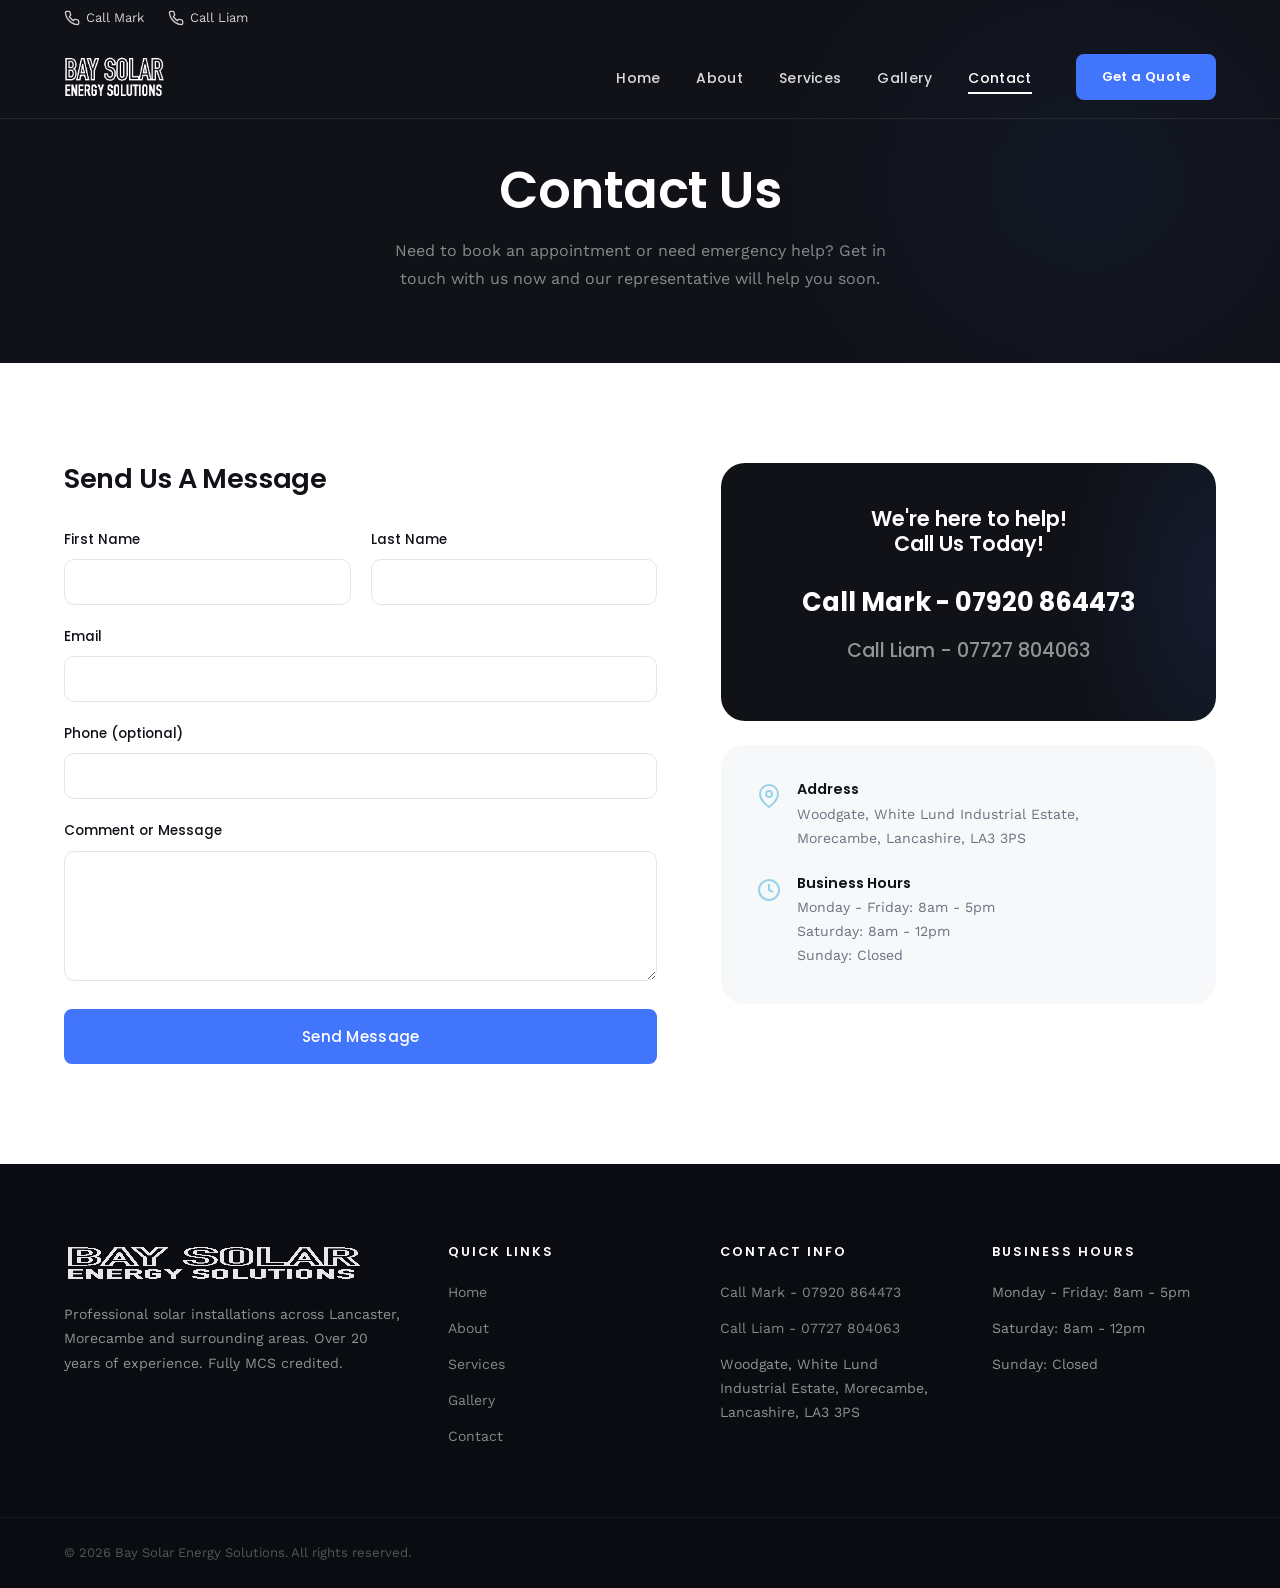
==== commit 74f78742: "Add image dimensions, SVG sprite, and performance optimizations Adds explicit width/height to all im" ====
--- a/contact.html
+++ b/contact.html
@@ -16,8 +16,8 @@
   <link rel="canonical" href="https://baysolar.co.uk/contact.html">
   <link rel="preconnect" href="https://fonts.googleapis.com">
   <link rel="preconnect" href="https://fonts.gstatic.com" crossorigin>
-  <link href="https://fonts.googleapis.com/css2?family=Poppins:wght@400;500;600;700&family=Work+Sans:wght@400;500&display=swap" rel="stylesheet">
-  <link rel="stylesheet" href="styles.css">
+  <link href="https://fonts.googleapis.com/css2?family=Poppins:wght@500;600;700&family=Work+Sans:wght@400;500&display=swap" rel="stylesheet">
+  <link rel="stylesheet" href="styles.min.css">
 </head>
 <body>
   <!-- Skip to content for accessibility -->
@@ -36,14 +36,17 @@
     <nav class="navbar">
       <div class="container nav-inner">
         <a href="index.html" class="nav-logo">
-          <img src="logo.png" alt="Bay Solar" class="logo-dark">
-          <img src="logo-white.png" alt="Bay Solar" class="logo-white">
+          <img src="logo.png" alt="Bay Solar" class="logo-dark" width="297" height="136">
+          <img src="logo-white.png" alt="Bay Solar" class="logo-white" width="297" height="136">
         </a>
         <button class="hamburger" id="hamburger" aria-label="Toggle menu">
           <span></span><span></span><span></span>
         </button>
         <ul class="nav-links" id="navLinks">
           <li><a href="index.html">Home</a></li>
+          <li><a href="index.html#about">About</a></li>
+          <li><a href="index.html#services">Services</a></li>
+          <li><a href="gallery.html">Gallery</a></li>
           <li><a href="contact.html" class="active">Contact</a></li>
           <li><a href="contact.html" class="btn btn-primary nav-cta">Get a Quote</a></li>
         </ul>
@@ -69,20 +72,20 @@
           <div class="form-row">
             <div class="form-group">
               <label for="firstName">First Name</label>
-              <input type="text" id="firstName" name="firstName" required>
+              <input type="text" id="firstName" name="firstName" autocomplete="given-name" required>
             </div>
             <div class="form-group">
               <label for="lastName">Last Name</label>
-              <input type="text" id="lastName" name="lastName" required>
+              <input type="text" id="lastName" name="lastName" autocomplete="family-name" required>
             </div>
           </div>
           <div class="form-group">
             <label for="email">Email</label>
-            <input type="email" id="email" name="email" required>
+            <input type="email" id="email" name="email" autocomplete="email" required>
           </div>
           <div class="form-group">
             <label for="phone">Phone (optional)</label>
-            <input type="tel" id="phone" name="phone">
+            <input type="tel" id="phone" name="phone" autocomplete="tel">
           </div>
           <div class="form-group">
             <label for="message">Comment or Message</label>
@@ -124,15 +127,17 @@
   <footer class="footer">
     <div class="container footer-grid">
       <div class="footer-col">
-        <img src="logo-white.png" alt="Bay Solar" class="footer-logo">
+        <img src="logo-white.png" alt="Bay Solar" class="footer-logo" width="297" height="136">
         <p>Professional solar installations across Lancaster, Morecambe and surrounding areas. Over 20 years of experience. Fully MCS credited.</p>
       </div>
       <div class="footer-col">
         <h4>Quick Links</h4>
         <ul>
           <li><a href="index.html">Home</a></li>
+          <li><a href="index.html#about">About</a></li>
+          <li><a href="index.html#services">Services</a></li>
+          <li><a href="gallery.html">Gallery</a></li>
           <li><a href="contact.html">Contact</a></li>
-          <li><a href="contact.html">Get a Quote</a></li>
         </ul>
       </div>
       <div class="footer-col">
@@ -164,6 +169,6 @@
     <svg width="24" height="24" viewBox="0 0 24 24" fill="none" stroke="currentColor" stroke-width="2"><path d="M18 15l-6-6-6 6"/></svg>
   </button>
 
-  <script src="script.js"></script>
+  <script src="script.js" defer></script>
 </body>
 </html>
--- a/styles.min.css
+++ b/styles.min.css
@@ -0,0 +1 @@
+.skip-link{position:absolute;top:-100%;left:16px;padding:12px 24px;background:var(--accent);color:var(--white);font-family:Poppins,sans-serif;font-weight:600;font-size:14px;border-radius:0 0 8px 8px;z-index:10000;transition:top .2s ease}.skip-link:focus{top:0}*,::after,::before{margin:0;padding:0;box-sizing:border-box}:root{--primary:#96d3ea;--primary-dark:#0067a6;--accent:#4175FC;--accent-hover:#2d5fd9;--dark:#101218;--dark-soft:#1a1f2e;--text:#3d4150;--text-light:#6b7280;--bg:#ffffff;--bg-light:#f7f8fa;--bg-warm:#f0f4f8;--white:#ffffff;--gold:#f5a623;--shadow-sm:0 1px 3px rgba(0, 0, 0, 0.06);--shadow:0 4px 16px rgba(0, 0, 0, 0.07);--shadow-lg:0 12px 40px rgba(0, 0, 0, 0.10);--radius:8px;--radius-lg:16px;--radius-xl:24px;--transition:0.3s ease;--transition-slow:0.6s cubic-bezier(0.16, 1, 0.3, 1);--glass-bg:rgba(255, 255, 255, 0.08);--glass-border:rgba(255, 255, 255, 0.12);--glass-blur:16px}html{scroll-behavior:smooth;scroll-padding-top:100px}body{font-family:'Work Sans',sans-serif;font-size:16px;line-height:1.7;color:var(--text);background:var(--bg);overflow-x:hidden;-webkit-font-smoothing:antialiased;-moz-osx-font-smoothing:grayscale}h1,h2,h3,h4,h5,h6{font-family:Poppins,sans-serif;font-weight:600;color:var(--dark);line-height:1.2}a{text-decoration:none;color:inherit;transition:color var(--transition)}img{max-width:100%;height:auto;display:block}ul{list-style:none}.container{max-width:1200px;margin:0 auto;padding:0 24px}.header{position:fixed;top:0;left:0;width:100%;z-index:1000;transition:background var(--transition),box-shadow var(--transition)}.header-top{background:0 0;color:var(--white);font-size:13px;padding:7px 0}.header-top-inner{display:flex;justify-content:space-between;align-items:center}.header-contact-info{display:flex;gap:24px}.header-contact-info a{display:flex;align-items:center;gap:6px;color:rgba(255,255,255,.8);font-size:13px;transition:color var(--transition)}.header-contact-info a:hover{color:var(--primary)}.header-social{display:flex;gap:14px}.header-social a{color:rgba(255,255,255,.5);transition:color var(--transition)}.header-social a:hover{color:var(--primary)}.navbar{background:0 0;padding:18px 0;transition:background var(--transition),padding var(--transition),border-color var(--transition);border-bottom:1px solid rgba(255,255,255,.08)}.nav-inner{display:flex;align-items:center;justify-content:space-between}.nav-logo{display:block;position:relative;height:46px;width:100px;flex-shrink:0}.nav-logo img{height:46px;width:auto;position:absolute;top:0;left:0;transition:opacity var(--transition)}.nav-logo .logo-dark{opacity:0}.nav-logo .logo-white{opacity:1}.header.scrolled .nav-logo .logo-dark{opacity:1}.header.scrolled .nav-logo .logo-white{opacity:0}.nav-links{display:flex;align-items:center;gap:36px}.nav-links a{font-family:Poppins,sans-serif;font-weight:500;font-size:14px;color:rgba(255,255,255,.85);position:relative;padding:4px 0;letter-spacing:.3px;transition:color var(--transition)}.nav-links a:not(.btn)::after{content:'';position:absolute;bottom:-2px;left:0;width:0;height:2px;background:var(--white);transition:width var(--transition)}.nav-links a.active::after,.nav-links a:not(.btn):hover::after{width:100%}.nav-links a.active,.nav-links a:not(.btn):hover{color:var(--white)}.header.scrolled .navbar{background:var(--white);padding:12px 0;border-bottom:1px solid rgba(0,0,0,.06);box-shadow:0 2px 30px rgba(0,0,0,.06)}.header.scrolled .header-top{background:var(--dark)}.header.scrolled .nav-links a{color:var(--text)}.header.scrolled .nav-links a:not(.btn)::after{background:var(--accent)}.header.scrolled .nav-links a.active,.header.scrolled .nav-links a:not(.btn):hover{color:var(--dark)}.header.scrolled .nav-links a.btn.btn-primary{color:var(--white)}.nav-links a.btn.btn-primary.nav-cta{color:var(--white);background:var(--accent);border-color:var(--accent);padding:10px 24px;border-radius:8px;font-size:13px;font-weight:600;letter-spacing:.4px;margin-left:8px}.nav-links a.btn.btn-primary.nav-cta:hover{background:var(--accent-hover);border-color:var(--accent-hover);transform:translateY(-2px);box-shadow:0 6px 20px rgba(65,117,252,.35)}.header.scrolled .nav-links a.btn.btn-primary.nav-cta{color:var(--white);background:var(--accent);border-color:var(--accent)}.header.scrolled .nav-links a.btn.btn-primary.nav-cta:hover{background:var(--accent-hover);border-color:var(--accent-hover)}.header.scrolled .hamburger span{background:var(--dark)}.hamburger{display:none;flex-direction:column;gap:5px;background:0 0;border:none;cursor:pointer;padding:4px;z-index:1001}.hamburger span{display:block;width:22px;height:2px;background:var(--white);transition:var(--transition);border-radius:2px}.hamburger.active span:first-child{transform:rotate(45deg) translate(5px,5px)}.hamburger.active span:nth-child(2){opacity:0}.hamburger.active span:nth-child(3){transform:rotate(-45deg) translate(5px,-5px)}.btn{display:inline-flex;align-items:center;justify-content:center;gap:8px;font-family:Poppins,sans-serif;font-weight:500;font-size:14px;padding:12px 28px;border-radius:8px;border:2px solid transparent;cursor:pointer;transition:all var(--transition);white-space:nowrap;letter-spacing:.3px}.btn-primary{background:var(--accent);color:var(--white);border-color:var(--accent)}.btn-primary:hover{background:var(--accent-hover);border-color:var(--accent-hover);transform:translateY(-2px);box-shadow:0 6px 20px rgba(65,117,252,.3)}.btn-outline{background:0 0;color:var(--white);border-color:rgba(255,255,255,.5)}.btn-outline:hover{background:var(--white);color:var(--dark);border-color:var(--white)}.btn-glass{background:rgba(255,255,255,.1);color:var(--white);border-color:rgba(255,255,255,.2);backdrop-filter:blur(12px);-webkit-backdrop-filter:blur(12px)}.btn-glass:hover{background:rgba(255,255,255,.2);border-color:rgba(255,255,255,.35);transform:translateY(-2px);box-shadow:0 8px 32px rgba(0,0,0,.15)}.btn-white{background:var(--white);color:var(--accent);border-color:var(--white)}.btn-white:hover{background:0 0;color:var(--white)}.btn-outline-white{background:0 0;color:var(--white);border-color:rgba(255,255,255,.4)}.btn-outline-white:hover{background:var(--white);color:var(--accent);border-color:var(--white)}.btn-lg{padding:14px 36px;font-size:15px}.btn-sm{padding:8px 20px;font-size:13px}.btn-block{width:100%}.hero{position:relative;width:100%;min-height:100vh;display:flex;align-items:center;overflow:hidden}.hero-bg{position:absolute;inset:0;z-index:0}.hero-bg-img{width:100%;height:100%;object-fit:cover;object-position:center}.hero-overlay{position:absolute;inset:0;background:linear-gradient(160deg,rgba(16,18,24,.92) 0,rgba(16,18,24,.78) 35%,rgba(16,18,24,.5) 70%,rgba(16,18,24,.35) 100%);z-index:1}.hero-content{position:relative;z-index:2;width:100%;display:flex;align-items:flex-end;justify-content:space-between;gap:40px;padding-top:160px;padding-bottom:100px;min-height:100vh}.hero-text{max-width:640px;flex:1}.hero-label{display:inline-block;font-family:Poppins,sans-serif;font-size:11px;font-weight:600;color:var(--primary);text-transform:uppercase;letter-spacing:4px;margin-bottom:24px;position:relative;padding-left:48px}.hero-label::before{content:'';position:absolute;left:0;top:50%;transform:translateY(-50%);width:36px;height:1px;background:var(--primary)}.hero h1{font-size:clamp(3rem, 5.5vw, 5rem);color:var(--white);font-weight:700;letter-spacing:-1.5px;line-height:1.05;margin-bottom:28px}.hero h1 .hero-line{display:block}.hero h1 em{font-style:italic;font-weight:500;color:var(--primary)}.hero-desc{font-size:1.05rem;color:rgba(255,255,255,.6);margin-bottom:40px;max-width:480px;line-height:1.75;font-weight:400}.hero-trust{display:flex;align-items:center;gap:16px;margin-bottom:28px;flex-wrap:wrap}.hero-trust-label{font-family:Poppins,sans-serif;font-size:10px;font-weight:600;text-transform:uppercase;letter-spacing:2px;color:rgba(255,255,255,.45)}.hero-trust-logos{display:flex;align-items:center;gap:16px}.hero-trust-logos img{height:44px;width:auto;object-fit:contain;border-radius:8px;background:rgba(255,255,255,.9);padding:6px 10px;transition:transform var(--transition)}.hero-trust-logos img:hover{transform:scale(1.08)}.hero-cta{display:flex;gap:16px;flex-wrap:wrap}.hero-cards{display:flex;flex-direction:column;gap:12px;align-self:flex-end;margin-bottom:20px}.hero-card{background:rgba(255,255,255,.06);backdrop-filter:blur(20px);-webkit-backdrop-filter:blur(20px);border:1px solid rgba(255,255,255,.1);border-radius:14px;padding:22px 28px;display:flex;flex-direction:column;gap:4px;min-width:180px;transition:transform var(--transition),background var(--transition)}.hero-card:hover{transform:translateY(-4px);background:rgba(255,255,255,.1)}.hero-card-number{font-family:Poppins,sans-serif;font-size:1.8rem;font-weight:700;color:var(--white);line-height:1.1}.hero-card-label{font-size:.78rem;color:rgba(255,255,255,.5);font-weight:500;letter-spacing:.5px;text-transform:uppercase}.hero-card.accent{background:rgba(65,117,252,.2);border-color:rgba(65,117,252,.3)}.hero-card.accent:hover{background:rgba(65,117,252,.3)}.hero-card.accent .hero-card-number{color:var(--primary)}.hero-card.accent .hero-card-label{color:rgba(150,211,234,.7)}.hero-scroll{position:absolute;bottom:40px;left:50%;transform:translateX(-50%);z-index:3;display:flex;flex-direction:column;align-items:center;gap:10px}.hero-scroll span{font-family:Poppins,sans-serif;font-size:10px;font-weight:500;color:rgba(255,255,255,.4);text-transform:uppercase;letter-spacing:3px}.hero-scroll-line{width:1px;height:48px;background:rgba(255,255,255,.15);position:relative;overflow:hidden}.hero-scroll-line::after{content:'';position:absolute;top:-100%;left:0;width:100%;height:100%;background:linear-gradient(to bottom,transparent,var(--primary),transparent);animation:scrollLine 2s ease-in-out infinite}@keyframes scrollLine{0%{top:-100%}100%{top:100%}}.section-subtitle{font-size:11px;font-weight:600;color:var(--accent);text-transform:uppercase;letter-spacing:4px;margin-bottom:12px}.section-header{text-align:center;margin-bottom:64px}.section-header h2{font-size:clamp(1.8rem, 3vw, 2.5rem);letter-spacing:-.5px}.section-header p{color:var(--text-light);max-width:520px;margin:14px auto 0;font-size:1rem}.about-section{padding:120px 0}.about-grid{display:grid;grid-template-columns:1fr 1fr;gap:80px;align-items:center}.about-image{border-radius:var(--radius-xl);overflow:hidden;position:relative}.about-image::after{content:'';position:absolute;inset:0;border-radius:var(--radius-xl);box-shadow:inset 0 0 0 1px rgba(0,0,0,.06);pointer-events:none}.about-image img{width:100%;height:460px;object-fit:cover;transition:transform .8s cubic-bezier(.16, 1, .3, 1)}.about-image:hover img{transform:scale(1.03)}.about-text .section-subtitle{margin-bottom:12px}.about-text h2{font-size:clamp(1.6rem, 3vw, 2.2rem);margin-bottom:24px;letter-spacing:-.3px}.about-text p{margin-bottom:16px;color:var(--text-light);font-size:.95rem;line-height:1.8}.about-text .btn{margin-top:20px}.services-section{padding:120px 0;background:var(--bg-light)}.services-grid{display:grid;grid-template-columns:repeat(3,1fr);gap:32px}.service-card{background:var(--white);border-radius:var(--radius-xl);overflow:hidden;border:1px solid rgba(0,0,0,.04);transition:transform var(--transition-slow),box-shadow var(--transition)}.service-card:hover{transform:translateY(-8px);box-shadow:0 20px 60px rgba(0,0,0,.08)}.service-image{height:220px;overflow:hidden}.service-image img{width:100%;height:100%;object-fit:cover;transition:transform .8s cubic-bezier(.16, 1, .3, 1)}.service-card:hover .service-image img{transform:scale(1.06)}.service-content{padding:28px 30px 32px}.service-tag{display:inline-block;font-family:Poppins,sans-serif;font-size:10px;font-weight:600;color:var(--accent);text-transform:uppercase;letter-spacing:2px;background:rgba(65,117,252,.06);padding:4px 12px;border-radius:20px;margin-bottom:14px}.service-content h3{font-size:1.2rem;margin-bottom:10px;letter-spacing:-.2px}.service-content p{font-size:.9rem;color:var(--text-light);margin-bottom:22px;line-height:1.75}.service-link{display:inline-flex;align-items:center;gap:8px;font-family:Poppins,sans-serif;font-weight:600;font-size:.85rem;color:var(--accent);letter-spacing:.3px;transition:gap var(--transition),color var(--transition)}.service-link svg{transition:transform var(--transition)}.service-link:hover{color:var(--accent-hover);gap:12px}.service-link:hover svg{transform:translateX(2px)}.stats-section{padding:80px 0;background:var(--dark)}.stats-grid{display:grid;grid-template-columns:repeat(4,1fr);gap:30px;text-align:center}.stat-item{padding:10px 0}.stat-item h2{font-size:2.6rem;color:var(--white);font-weight:700;letter-spacing:-1px}.stat-item h2::after{content:'+';color:var(--primary)}.stat-item p{color:rgba(255,255,255,.45);font-size:.85rem;margin-top:6px;font-weight:500;letter-spacing:.5px;text-transform:uppercase}.testimonials-section{padding:120px 0;background:var(--bg-warm)}.testimonials-grid{display:grid;grid-template-columns:repeat(3,1fr);gap:28px}.testimonial-card{background:var(--white);border-radius:var(--radius-xl);padding:36px;border:1px solid rgba(0,0,0,.04);transition:transform var(--transition-slow),box-shadow var(--transition)}.testimonial-card:hover{transform:translateY(-6px);box-shadow:0 16px 48px rgba(0,0,0,.06)}.testimonial-stars{display:flex;gap:2px;margin-bottom:20px}.testimonial-text{font-size:.92rem;color:var(--text);line-height:1.8;margin-bottom:28px}.testimonial-author{display:flex;align-items:center;gap:14px;padding-top:20px;border-top:1px solid rgba(0,0,0,.06)}.testimonial-author img{width:46px;height:46px;border-radius:50%;object-fit:cover}.testimonial-author h4{font-size:.9rem;margin-bottom:2px}.testimonial-author span{font-size:.78rem;color:var(--text-light);font-weight:500}.accreditation-section{padding:120px 0;background:var(--white)}.accreditation-section .section-desc{max-width:600px;margin:12px auto 0;color:var(--text-light);font-size:.95rem;line-height:1.75;text-align:center}.accreditation-grid{display:grid;grid-template-columns:repeat(3,1fr);gap:32px;margin-top:56px}.accreditation-card{background:var(--bg-light);border-radius:var(--radius-xl);padding:40px 32px;text-align:center;border:1px solid rgba(0,0,0,.04);transition:transform var(--transition-slow),box-shadow var(--transition)}.accreditation-card:hover{transform:translateY(-6px);box-shadow:0 16px 48px rgba(0,0,0,.06)}.accreditation-logo{width:120px;height:120px;margin:0 auto 24px;display:flex;align-items:center;justify-content:center}.accreditation-logo img{max-width:100%;max-height:100%;object-fit:contain}.accreditation-card h3{font-size:1.15rem;margin-bottom:10px;letter-spacing:-.2px}.accreditation-card p{font-size:.9rem;color:var(--text-light);line-height:1.75}.gallery-hero{background:var(--dark);padding:160px 0 70px;text-align:center;position:relative;overflow:hidden}.gallery-hero::before{content:'';position:absolute;top:-30%;right:-10%;width:50%;height:160%;background:radial-gradient(ellipse,rgba(65,117,252,.06) 0,transparent 70%);pointer-events:none}.gallery-hero h1{font-size:clamp(2.2rem, 4.5vw, 3.2rem);color:var(--white);margin-bottom:16px;letter-spacing:-.5px;position:relative}.gallery-hero p{color:rgba(255,255,255,.5);max-width:520px;margin:0 auto;font-size:1rem;line-height:1.75;position:relative}.gallery-section{padding:100px 0}.gallery-grid{display:grid;grid-template-columns:repeat(3,1fr);gap:24px}.gallery-item{position:relative;border-radius:var(--radius-xl);overflow:hidden;aspect-ratio:4/3;cursor:pointer}.gallery-item img{width:100%;height:100%;object-fit:cover;transition:transform .8s cubic-bezier(.16, 1, .3, 1)}.gallery-item:hover img{transform:scale(1.06)}.gallery-overlay{position:absolute;inset:0;background:linear-gradient(to top,rgba(16,18,24,.7) 0,transparent 50%);display:flex;align-items:flex-end;padding:24px;opacity:0;transition:opacity var(--transition)}.gallery-item:hover .gallery-overlay{opacity:1}.gallery-tag{font-family:Poppins,sans-serif;font-size:.8rem;font-weight:600;color:var(--white);background:rgba(255,255,255,.15);backdrop-filter:blur(10px);-webkit-backdrop-filter:blur(10px);padding:6px 16px;border-radius:20px;letter-spacing:.5px}.gallery-cta{text-align:center;margin-top:64px;padding-top:48px;border-top:1px solid rgba(0,0,0,.06)}.gallery-cta p{color:var(--text-light);font-size:1rem;margin-bottom:24px;line-height:1.75}.cta-section{padding:100px 0;background:var(--dark);text-align:center;position:relative;overflow:hidden}.cta-section::before{content:'';position:absolute;top:-40%;left:-15%;width:50%;height:180%;background:radial-gradient(ellipse,rgba(65,117,252,.08) 0,transparent 70%);pointer-events:none}.cta-section::after{content:'';position:absolute;bottom:-30%;right:-10%;width:40%;height:160%;background:radial-gradient(ellipse,rgba(150,211,234,.05) 0,transparent 70%);pointer-events:none}.cta-content{position:relative;z-index:1}.cta-content h2{font-size:clamp(1.8rem, 3.5vw, 2.6rem);color:var(--white);margin-bottom:16px;letter-spacing:-.5px}.cta-content h2 em{font-style:italic;font-weight:500;color:var(--primary)}.cta-content p{color:rgba(255,255,255,.5);font-size:1.05rem;margin-bottom:40px;max-width:480px;margin-left:auto;margin-right:auto;line-height:1.75}.cta-buttons{display:flex;gap:16px;justify-content:center;flex-wrap:wrap}.footer{background:#0a0c11;color:rgba(255,255,255,.55);padding-top:80px}.footer-grid{display:grid;grid-template-columns:1.5fr 1fr 1fr 1fr;gap:48px}.footer-logo{height:38px;margin-bottom:20px;opacity:.9}.footer-col p{font-size:.88rem;line-height:1.75}.footer-col h4{color:var(--white);font-size:.8rem;margin-bottom:22px;font-weight:600;text-transform:uppercase;letter-spacing:2px}.footer-col ul li{margin-bottom:12px;font-size:.88rem}.footer-col ul a{color:rgba(255,255,255,.5);transition:color var(--transition),padding-left var(--transition)}.footer-col ul a:hover{color:var(--white);padding-left:4px}.footer-bottom{margin-top:56px;padding:24px 0;border-top:1px solid rgba(255,255,255,.06)}.footer-bottom-inner{display:flex;justify-content:space-between;align-items:center}.footer-bottom p{font-size:.82rem;color:rgba(255,255,255,.3)}.footer-social{display:flex;gap:16px}.footer-social a{color:rgba(255,255,255,.3);transition:color var(--transition),transform var(--transition)}.footer-social a:hover{color:var(--primary);transform:translateY(-2px)}.scroll-top{position:fixed;bottom:30px;right:30px;width:44px;height:44px;background:var(--dark);color:var(--white);border:1px solid rgba(255,255,255,.1);border-radius:12px;cursor:pointer;display:flex;align-items:center;justify-content:center;opacity:0;visibility:hidden;transition:all var(--transition);z-index:999}.scroll-top.visible{opacity:1;visibility:visible}.scroll-top:hover{background:var(--accent);border-color:var(--accent);transform:translateY(-3px);box-shadow:0 6px 20px rgba(65,117,252,.25)}.contact-hero{background:var(--dark);padding:160px 0 70px;text-align:center;position:relative;overflow:hidden}.contact-hero::before{content:'';position:absolute;top:-30%;right:-10%;width:50%;height:160%;background:radial-gradient(ellipse,rgba(65,117,252,.06) 0,transparent 70%);pointer-events:none}.contact-hero h1{font-size:clamp(2.2rem, 4.5vw, 3.2rem);color:var(--white);margin-bottom:16px;letter-spacing:-.5px;position:relative}.contact-hero p{color:rgba(255,255,255,.5);max-width:520px;margin:0 auto;font-size:1rem;line-height:1.75;position:relative}.contact-section{padding:100px 0}.contact-grid{display:grid;grid-template-columns:1.2fr 1fr;gap:64px}.contact-form-wrapper h2{font-size:1.7rem;margin-bottom:32px;letter-spacing:-.3px}.contact-form{display:flex;flex-direction:column;gap:20px}.form-row{display:grid;grid-template-columns:1fr 1fr;gap:20px}.form-group label{display:block;font-family:Poppins,sans-serif;font-weight:500;font-size:.85rem;color:var(--dark);margin-bottom:8px}.form-group input,.form-group textarea{width:100%;padding:13px 16px;border:1px solid #e2e5eb;border-radius:10px;font-family:'Work Sans',sans-serif;font-size:15px;color:var(--text);transition:border-color var(--transition),box-shadow var(--transition);background:var(--white)}.form-group input:focus,.form-group textarea:focus{outline:0;border-color:var(--accent);box-shadow:0 0 0 4px rgba(65,117,252,.08)}.form-group textarea{resize:vertical;min-height:130px}.contact-info-wrapper{display:flex;flex-direction:column;gap:24px}.contact-info-card{background:var(--dark);border-radius:var(--radius-xl);padding:44px;text-align:center;position:relative;overflow:hidden}.contact-info-card::before{content:'';position:absolute;top:-50%;right:-30%;width:60%;height:200%;background:radial-gradient(ellipse,rgba(65,117,252,.1) 0,transparent 70%);pointer-events:none}.contact-info-card h3{color:var(--white);font-size:1.3rem;margin-bottom:24px;font-weight:600;position:relative}.contact-phone{display:block;font-family:Poppins,sans-serif;font-size:1.6rem;font-weight:700;color:var(--white);margin-bottom:10px;transition:color var(--transition);position:relative}.contact-phone:hover{color:var(--primary)}.contact-phone.secondary{font-size:1.2rem;font-weight:500;color:rgba(255,255,255,.55)}.contact-details-card{background:var(--bg-light);border-radius:var(--radius-xl);padding:36px;display:flex;flex-direction:column;gap:24px}.contact-detail{display:flex;gap:16px;align-items:flex-start}.contact-detail svg{flex-shrink:0;margin-top:3px}.contact-detail h4{font-size:.9rem;margin-bottom:4px}.contact-detail p{font-size:.88rem;color:var(--text-light);line-height:1.7}.fade-in{opacity:0;transform:translateY(30px);transition:opacity .7s ease,transform .7s cubic-bezier(.16, 1, .3, 1)}.fade-in.visible{opacity:1;transform:translateY(0)}@media (max-width:1024px){.about-grid{grid-template-columns:1fr;gap:48px}.about-image img{height:360px}.services-grid{grid-template-columns:repeat(2,1fr)}.testimonials-grid{grid-template-columns:repeat(2,1fr)}.stats-grid{grid-template-columns:repeat(2,1fr);gap:40px}.accreditation-grid{grid-template-columns:repeat(2,1fr)}.gallery-grid{grid-template-columns:repeat(2,1fr)}.footer-grid{grid-template-columns:1fr 1fr;gap:30px}.hero-content{flex-direction:column;align-items:flex-start;justify-content:flex-end}.hero-cards{flex-direction:row;align-self:flex-start;margin-bottom:0}.hero-card{min-width:150px}}@media (max-width:768px){.header-top{display:none}.hamburger{display:flex}.nav-logo{height:38px;width:84px}.nav-logo img{height:38px}.nav-links{position:fixed;top:0;right:-100%;width:300px;height:100vh;background:var(--white);flex-direction:column;padding:90px 30px 30px;gap:0;box-shadow:-10px 0 40px rgba(0,0,0,.1);transition:right var(--transition);z-index:999}.nav-links.open{right:0}.nav-links a{color:var(--text)!important;display:block;padding:16px 0;border-bottom:1px solid rgba(0,0,0,.05);font-size:15px}.nav-links a:not(.btn)::after{display:none}.nav-links a.btn.btn-primary{color:var(--white)!important;margin-top:20px;text-align:center}.nav-cta{margin-top:20px;text-align:center}.hero{min-height:100svh}.hero-content{padding-top:100px;padding-bottom:60px;flex-direction:column;align-items:flex-start;gap:28px}.hero h1{font-size:clamp(2.4rem, 8vw, 3.2rem);margin-bottom:16px}.hero-desc{font-size:.92rem;margin-bottom:28px}.hero-trust{flex-direction:column;align-items:flex-start;gap:10px;margin-bottom:24px}.hero-trust-logos img{height:36px;padding:5px 8px}.hero-cta{flex-direction:column;width:100%;gap:12px}.hero-cta .btn{text-align:center;justify-content:center}.hero-cards{flex-direction:row;flex-wrap:wrap;gap:10px;width:100%}.hero-card{min-width:unset;flex:1;padding:14px 16px}.hero-card-number{font-size:1.3rem}.hero-card-label{font-size:.68rem}.hero-scroll{display:none}.section-header{margin-bottom:40px}.section-header h2{font-size:clamp(1.5rem, 5vw, 2rem)}.about-section,.accreditation-section,.services-section,.testimonials-section{padding:64px 0}.accreditation-grid{grid-template-columns:1fr;gap:20px}.accreditation-card{padding:28px 24px}.accreditation-logo{width:90px;height:90px;margin-bottom:18px}.gallery-hero{padding:120px 0 40px}.gallery-hero h1{font-size:1.8rem}.gallery-hero p{font-size:.9rem}.gallery-section{padding:64px 0}.gallery-grid{grid-template-columns:1fr;gap:16px}.gallery-overlay{opacity:1}.gallery-cta{margin-top:40px;padding-top:32px}.about-grid{gap:32px}.about-image img{height:auto;max-height:300px}.about-text h2{font-size:1.4rem;margin-bottom:16px}.about-text p{font-size:.9rem}.services-grid,.testimonials-grid{grid-template-columns:1fr;gap:20px}.service-content{padding:22px 24px 26px}.service-image{height:190px}.stats-grid{grid-template-columns:repeat(2,1fr);gap:30px}.stat-item h2{font-size:2rem}.cta-section{padding:64px 0}.cta-content h2{font-size:1.6rem}.cta-content p{font-size:.92rem;margin-bottom:28px}.cta-buttons{flex-direction:column;width:100%;max-width:320px;margin:0 auto}.cta-buttons .btn{width:100%;justify-content:center}.contact-hero{padding:120px 0 40px}.contact-hero h1{font-size:1.8rem}.contact-hero p{font-size:.9rem}.contact-section{padding:64px 0}.contact-grid{grid-template-columns:1fr;gap:36px}.contact-form-wrapper h2{font-size:1.4rem;margin-bottom:24px}.form-row{grid-template-columns:1fr}.contact-phone{font-size:1.3rem}.contact-phone.secondary{font-size:1rem}.footer{padding-top:48px}.footer-grid{grid-template-columns:1fr;gap:28px}.footer-col:first-child{margin-bottom:8px}.footer-col h4{margin-bottom:14px}.footer-bottom{margin-top:36px}.footer-bottom-inner{flex-direction:column;gap:14px;text-align:center}.scroll-top{bottom:20px;right:20px;width:40px;height:40px}}@media (max-width:480px){.container{padding:0 16px}.about-section,.accreditation-section,.services-section,.testimonials-section{padding:48px 0}.gallery-hero{padding:110px 0 32px}.gallery-section{padding:48px 0}.hero-content{padding-top:90px;padding-bottom:48px;gap:24px}.hero h1{font-size:2rem;margin-bottom:12px}.hero-desc{font-size:.88rem;margin-bottom:24px}.hero-trust{gap:8px;margin-bottom:20px}.hero-trust-logos{gap:10px}.hero-trust-logos img{height:32px;padding:4px 6px;border-radius:6px}.hero-label{font-size:10px;letter-spacing:3px;padding-left:32px;margin-bottom:16px}.hero-label::before{width:24px}.hero-cards{flex-direction:column;gap:8px}.hero-card{flex:none;width:100%;padding:12px 16px}.hero-card-number{font-size:1.2rem}.stats-grid{grid-template-columns:1fr 1fr;gap:20px}.section-header{margin-bottom:32px}.testimonial-card{padding:24px}.testimonial-text{font-size:.85rem;margin-bottom:20px}.cta-section{padding:48px 0}.contact-hero{padding:110px 0 32px}.contact-section{padding:48px 0}.contact-info-card{padding:28px 20px}.contact-details-card{padding:28px 20px}.footer{padding-top:40px}.footer-bottom{margin-top:28px;padding:20px 0}.footer-col p,.footer-col ul li{font-size:.84rem}}
